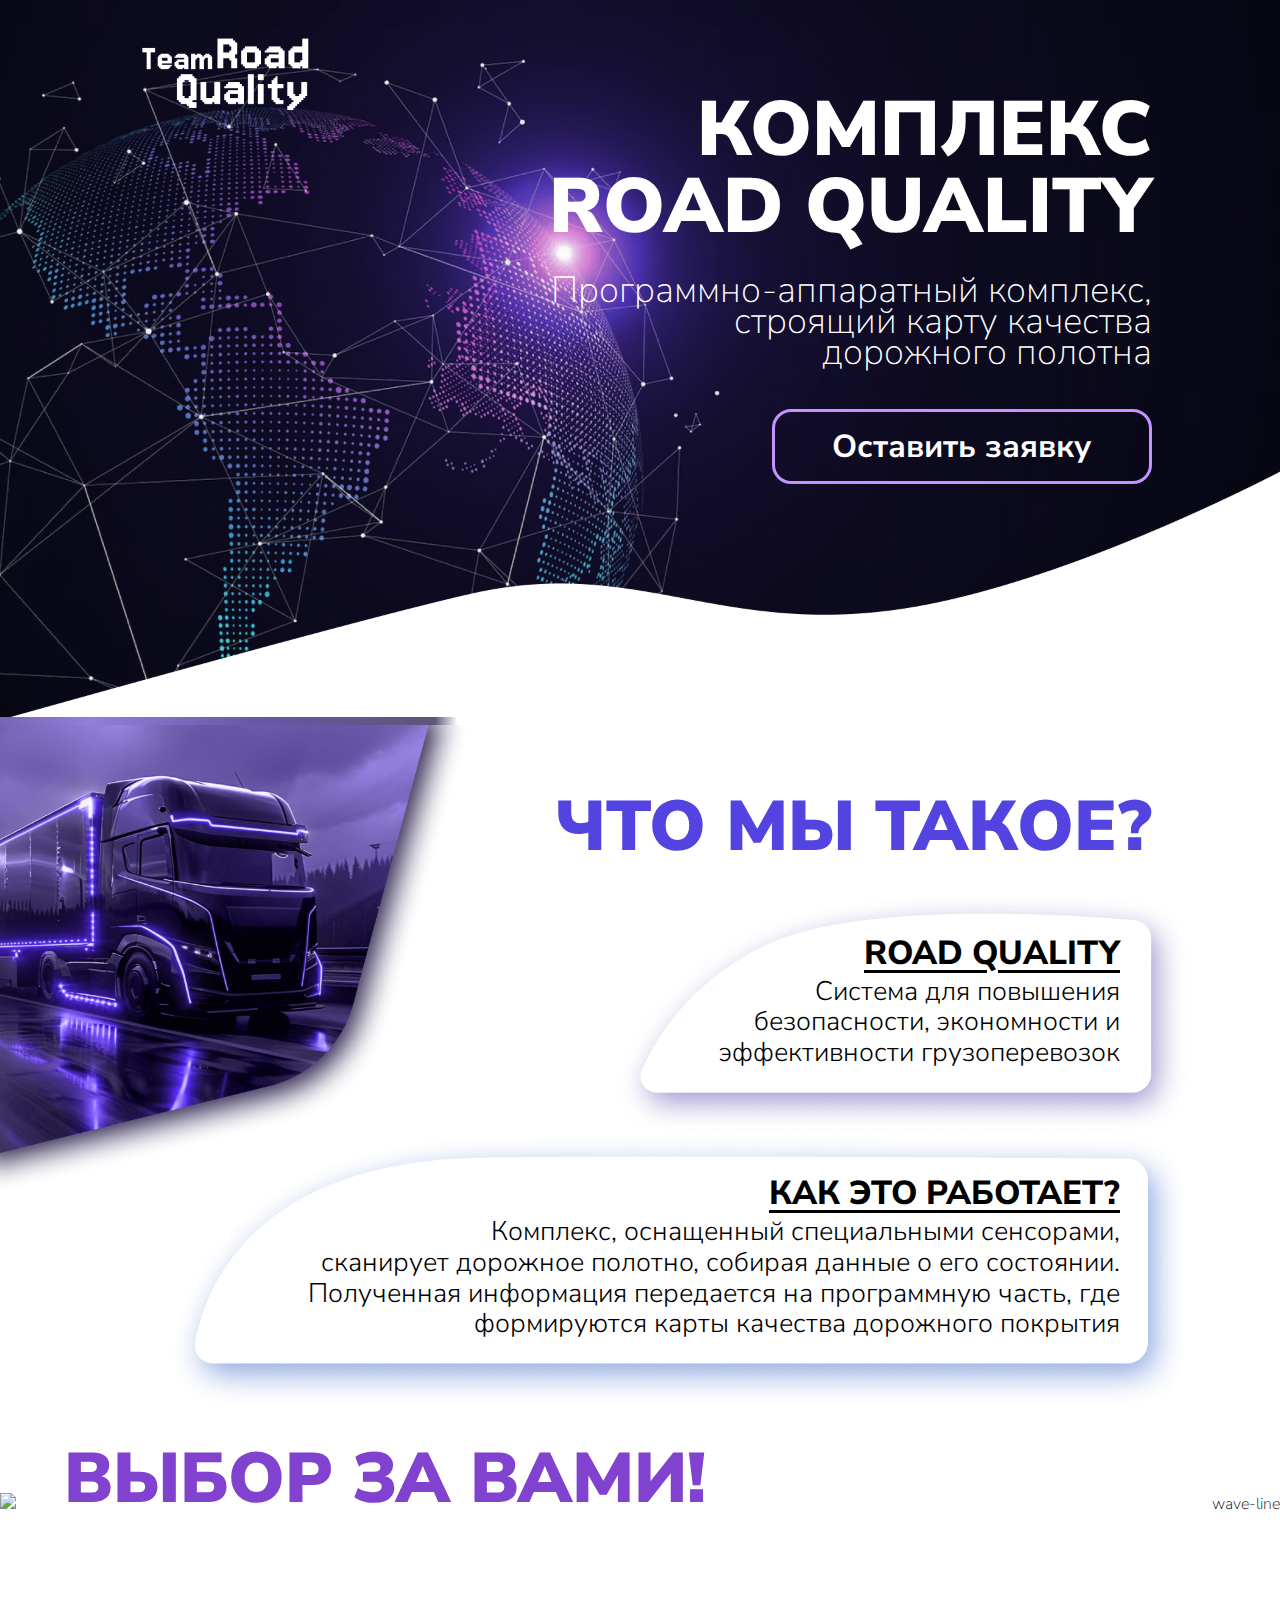
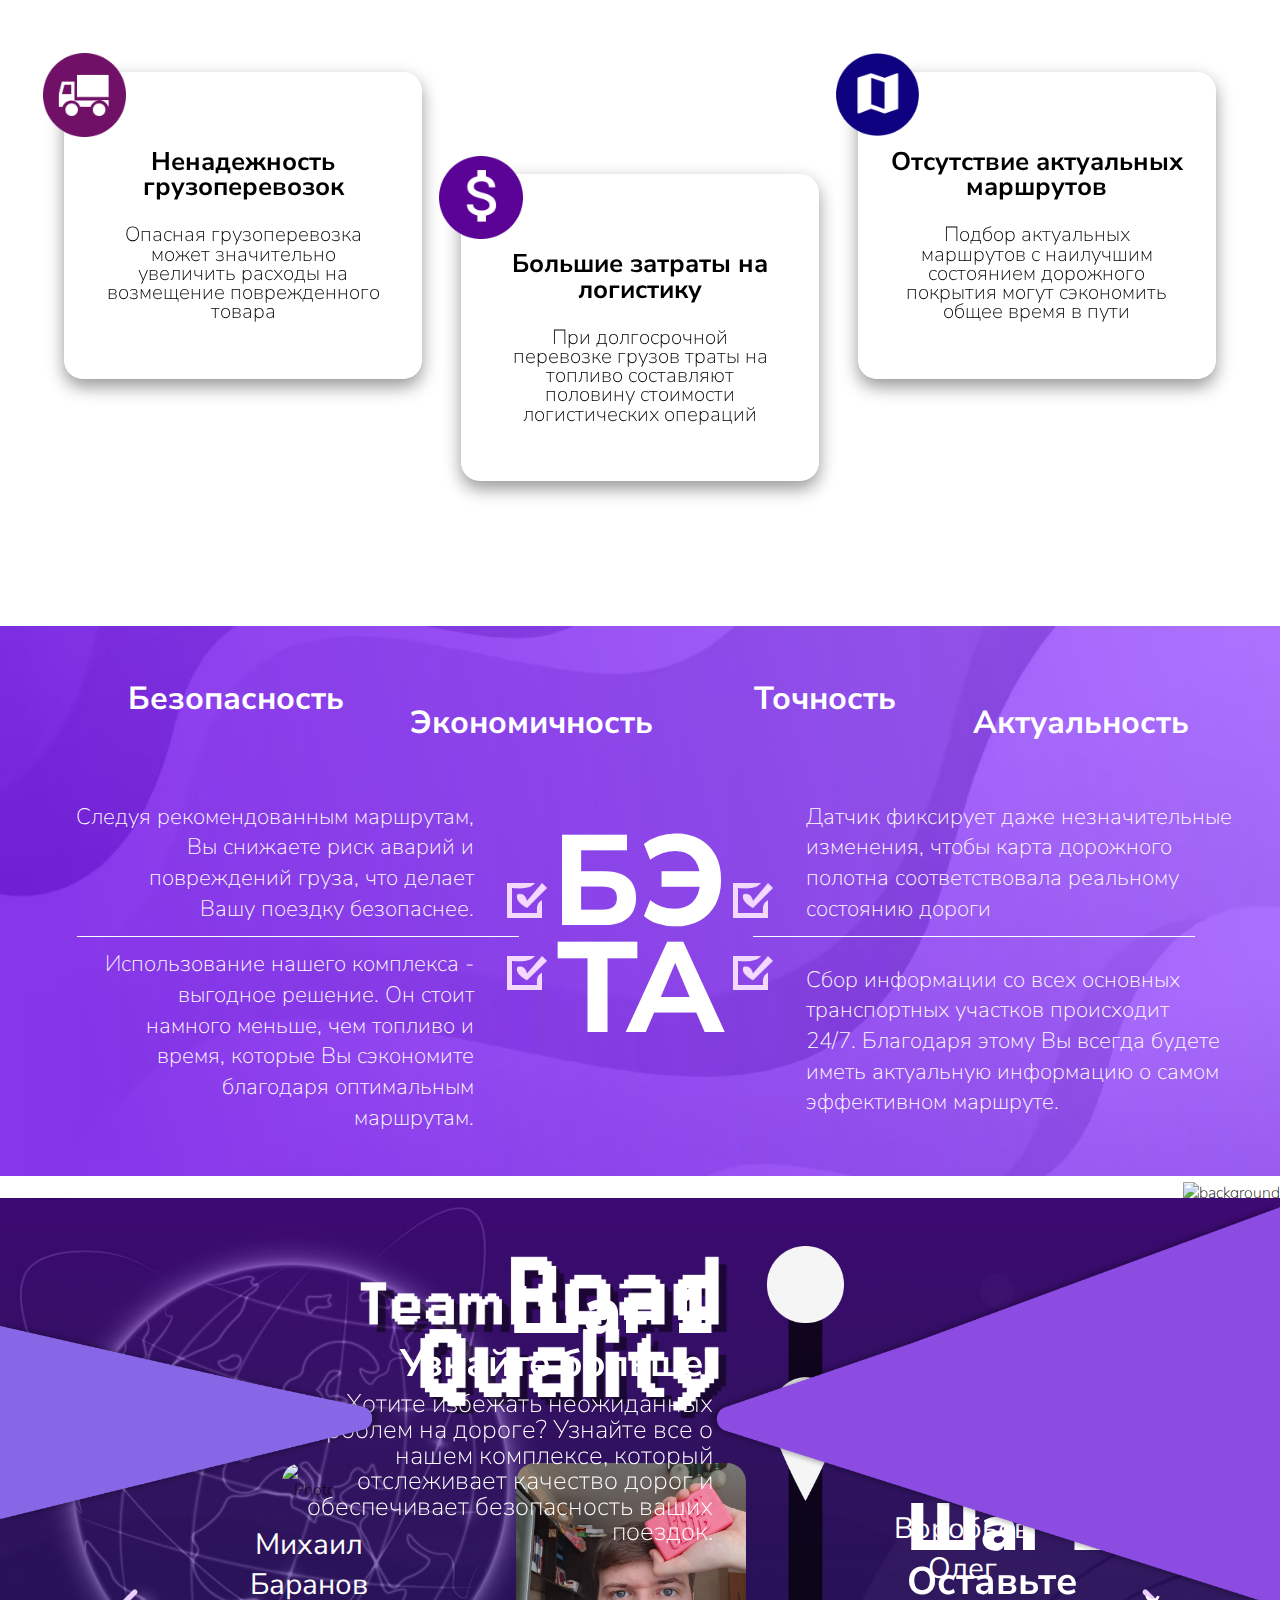
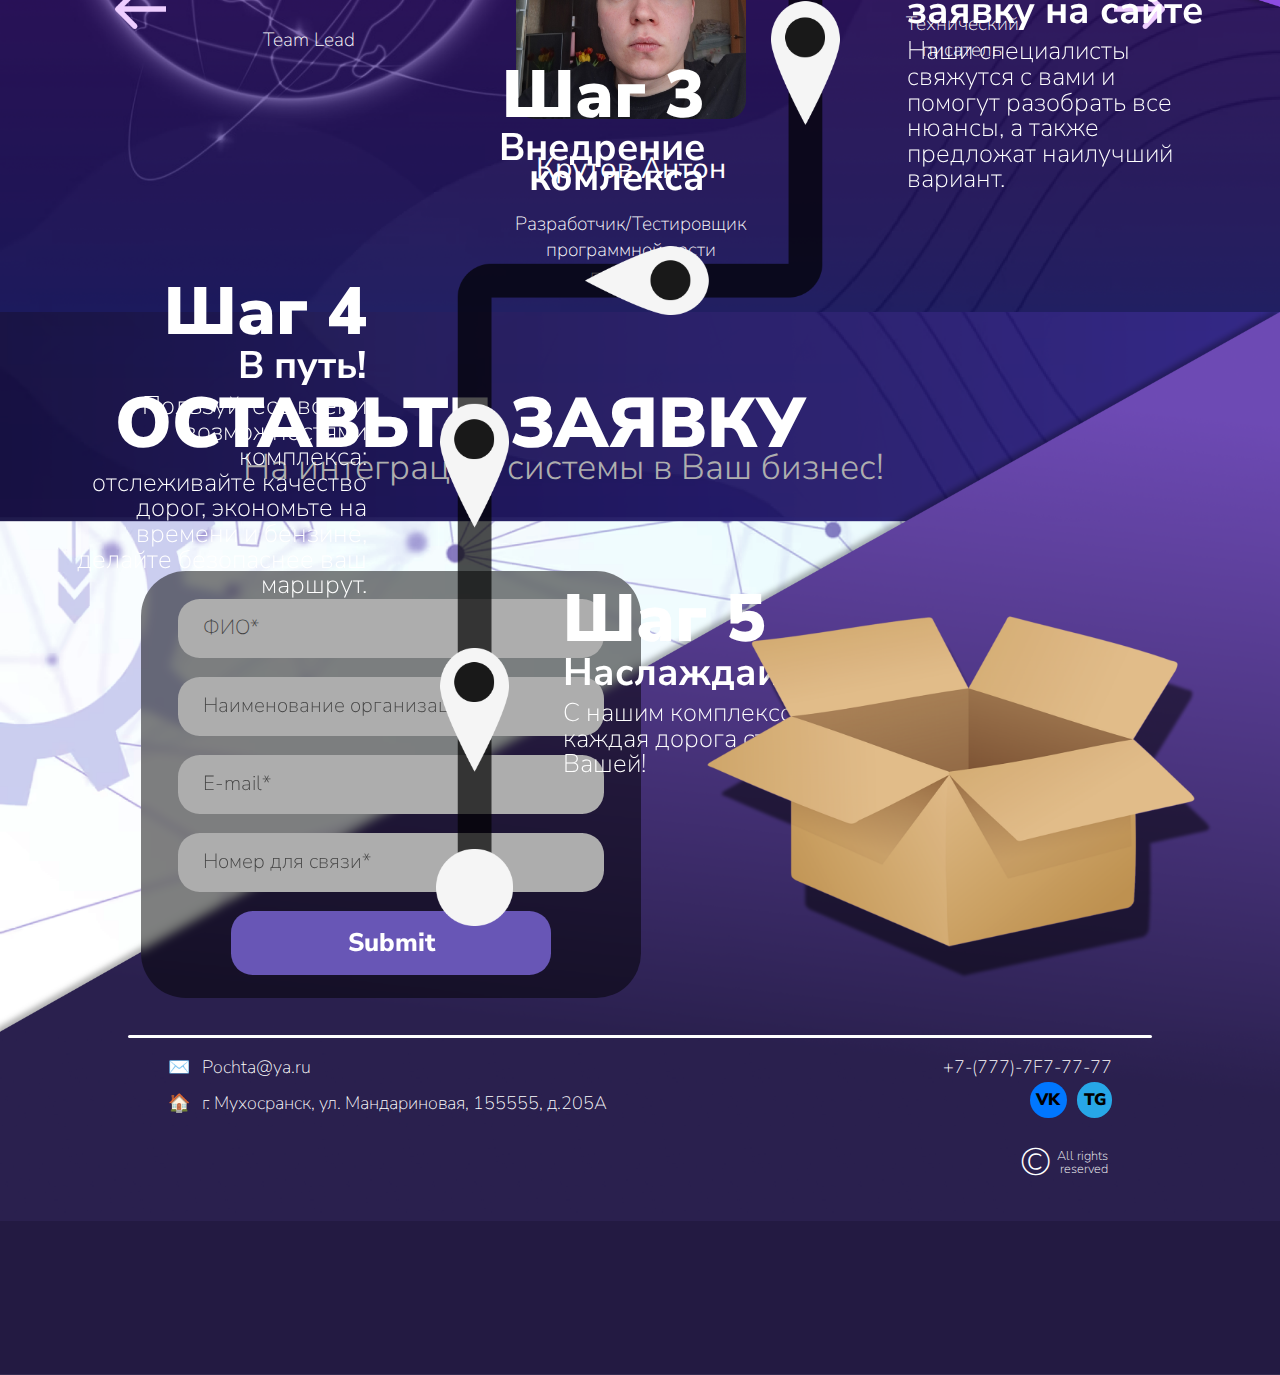
==== index.html @ e9303ccb "Adekvatnaya po4ta" ====
<!DOCTYPE html>
<html lang="RU-RU">
    <head>
        <meta charset="UTF-8">
        <link rel="stylesheet" href="./css/style.css">
        <meta name="viewport" content="width=device-width, initial-scale=1, user-scalable=no">
        <title>Road Quality</title>
        <script src="./js/photo_slide.js"></script>
    </head>
    <body onload="show_cards()">
        <div id="main">
            <img src="./img/Фон главной.png" alt="main-background">
            <img src="./img/Лого.png" alt="logo">
            <article>
                <h1>КОМПЛЕКС<br>ROAD QUALITY</h1>
                <p>Программно-аппаратный комплекс,<br>строящий карту качества<br>дорожного полотна</p>
                <a href="#form" id="quick_order">Оставить заявку</a>
            </article>
        </div>
        <div class="page2">
            <img class="truck2" src="./img/Фура2.png" alt="Фура неоновая кибертрак">
            <h1 class="title">ЧТО МЫ ТАКОЕ?</h1>
            <div class="container">
                    <img src="./img/Полка21.png" alt="Полка1">
                <div class="content-block">
                    <h3>ROAD QUALITY</h3>
                    <p>Система для повышения<br>безопасности, экономности и<br>эффективности грузоперевозок</p>
                </div>
                    <img src="./img/Полка22.png" alt="Полка2">
                <div class="content-block">
                    <h3>КАК ЭТО РАБОТАЕТ?</h3>
                    <p>Комплекс, оснащенный специальными сенсорами,<br>сканирует дорожное полотно, собирая данные о его состоянии.<br>Полученная информация передается на программную часть, где<br>формируются карты качества дорожного покрытия</p>
                </div>
            </div>
        </div>
        <div class="page3">
            <h1>ВЫБОР ЗА ВАМИ!</h1>
            <img src="./img/Проблемы/wave_line.png" alt="wave-line">
            <div class = "content-container">
                <div class="whiteblock">
                    <img src="./img/Проблемы/ico_truck.png" alt="map">
                    <h3>Ненадежность грузоперевозок</h3>
                    <p>Опасная грузоперевозка<br>может значительно<br>увеличить расходы на<br>возмещение поврежденного<br>товара</p>
                </div>
                <div class="whiteblock whiteblock-2">
                    <img src="./img/Проблемы/ico_money.png" alt="money">
                    <h3>Большие затраты на логистику</h3>
                    <p>При долгосрочной<br>перевозке грузов траты на<br>топливо составляют<br>половину стоимости<br>логистических операций</p>
                </div>
                <div class="whiteblock">
                    <img src="./img/Проблемы/ico_map.png" alt="truck">
                    <h3>Отсутствие актуальных маршрутов</h3>
                    <p>Подбор актуальных<br>маршрутов с наилучшим<br>состоянием дорожного<br>покрытия могут сэкономить<br>общее время в пути</p>
                </div>
            </div>
        </div>
        <div class="page4">
            <div class="content-block4">
                <img src="./img/Преимущества/background.png" alt="background">
                <div class="beta-cont">
                    <div class="line">
                        <h4>Безопасность</h4>
                        <h4>Точность</h4>
                    </div>
                    <div class="line">
                        <h4>Экономичность</h4>
                        <h4>Актуальность</h4>
                    </div>
                    <div id="advantages_grid">
                         <!-- First column  -->
                        <p style="grid-row: 1; grid-column: 1;">
                            Следуя рекомендованным маршрутам,<br>
                            Вы снижаете риск аварий и<br>
                            повреждений груза, что делает<br>
                            Вашу поездку безопаснее.
                        </p>
                        <hr style="left: 6vw;">
                        <p style="grid-row: 3; grid-column: 1;">
                            Использование нашего комплекса -<br>
                            выгодное решение. Он стоит<br>
                            намного меньше, чем топливо и<br>
                            время, которые Вы сэкономите<br>
                            благодаря оптимальным<br>
                            маршрутам. 
                        </p>
                         <!-- Second column -->
                        <img style="grid-row: 1; grid-column: 2;" class="top left" src="./img/Преимущества/icon_task.png" alt="task">
                        <img style="grid-row: 3; grid-column: 2;" class="bottom left" src="./img/Преимущества/icon_task.png" alt="task">
                         <!-- Third column  -->
                          <p style="grid-row: 1; grid-column: 3;" class="big top">БЭ</p>
                          <p style="grid-row: 3; grid-column: 3;" class="big bottom">ТА</p>
                         <!-- Fourth column  -->
                        <img style="grid-row: 1; grid-column: 4;" class="top right" src="./img/Преимущества/icon_task.png" alt="task">
                        <img style="grid-row: 3; grid-column: 4;" class="bottom right" src="./img/Преимущества/icon_task.png" alt="task">
                         <!-- Fifth column  -->
                        <p style="grid-row: 1; grid-column: 5;" class="right">
                            Датчик фиксирует даже незначительные<br>
                            изменения, чтобы карта дорожного<br>
                            полотна соответствовала реальному<br>
                            состоянию дороги
                        </p>
                        <p style="grid-row: 3; grid-column: 5;" class="right">
                            Сбор информации со всех основных<br>
                            транспортных участков  происходит<br>
                            24/7. Благодаря этому Вы всегда будете<br>
                            иметь актуальную информацию о самом<br>
                            эффективном маршруте. 
                        </p>
                        <hr style="left: 2vw;">
                    </div>
                </div>
            </div>
        </div>
        <div class="roadmap">
            <img src="./img/Роадмап/background.png" alt="background">
            <img src="./img/Роадмап/roadmap.png" alt="road">
            <div class="step-block step-block1">
                <h2>Шаг 1</h2>
                <h3>Узнайте больше!</h3>
                <p>Хотите избежать неожиданных<br>проблем на дороге? Узнайте все о<br>нашем комплексе, который<br>отслеживает качество дорог и<br>обеспечивает безопасность ваших<br>поездок.</p>
            </div>
            <div class="step-block step-block2">
                <h2>Шаг 2</h2>
                <h3>Оставьте<br>заявку на сайте</h3>
                <p>Наши специалисты<br>свяжутся с вами и<br>помогут разобрать все<br>нюансы, а также<br>предложат наилучший <br>вариант. </p>
            </div>
            <div class="step-block step-block3">
                <h2>Шаг 3</h2>
                <h3>Внедрение<br>комлекса</h3>
            </div>
            <div class="step-block step-block4">
                <h2>Шаг 4</h2>
                <h3>В путь!</h3>
                <p>Пользуйтесь всеми<br>возможностями<br>комплекса:<br>отслеживайте качество<br>дорог, экономьте на<br>времени и бензине,<br>делайте безопаснее ваш<br>маршрут.</p>
            </div>
            <div class="step-block step-block5">
                <h2>Шаг 5</h2>
                <h3>Наслаждайтесь!</h3>
                <p>С нашим комплексом<br>каждая дорога станет<br>Вашей!</p>
            </div>
            <div class = "triangle-cont">
                <img src="./img/Роадмап/triangle2.png" alt="triangle_left">
                <img src="./img/Роадмап/triangle1.png" alt="triangle_right">
            </div>
        </div>
        <div class = "our-team">
            <img src="./img/Команда/background.png" alt="background">
            <img src="./img/Команда/Logo.png" alt="logoteam">
            <div class="cards-block" id="team_block">
                <div class="card-container">
                    <img src="https://sun9-42.userapi.com/impg/5uhTZDAxEHVTbJBj6qBQlvR0E4FhqVrUhqLF5Q/_eW2DCT9334.jpg?size=1440x2160&quality=95&sign=199cb8a34bf38dc72a150bf7e41c5c54&type=album" alt="Photo">
                    <h3>Михаил Баранов</h3>
                    <p>Team Lead</p>
                </div>
                <div class="card-container">
                    <img src="./img/Команда/Антон.jpg" alt="Photo">
                    <h3>Крутов Антон</h3>
                    <p>Разработчик/Тестировщик<br>программной части<br>продукта</p>
                </div>
                <div class="card-container">
                    <img src="https://sun9-41.userapi.com/impg/Wy2vU3wdD9g6q0Y7KGPTOc6ues9NNpKKbBlVPA/RF28oZq1yhI.jpg?size=564x801&quality=95&sign=06eca7b12ca13fac57618f9d694f88cf&type=album" alt="Photo">
                    <h3>Воробьев Олег</h3>
                    <p>Технический писатель</p>
                </div>
                
                <div class="card-container">
                    <img src="https://sun154-1.userapi.com/impg/Q8shdk_IzU6Bwbs4vRshDRv7zRuWCZpIY2JxHg/9aOxlQUvKhI.jpg?size=1020x766&quality=96&sign=331ae931120627116e0fd07b1dec182e&type=album" alt="Photo">
                    <h3>Егоров Арсений</h3>
                    <p>Разработчик<br>аппаратной части<br>продукта</p>
                </div>
                <div class="card-container">
                    <img src="https://sun9-38.userapi.com/impg/yPpw9i4dOSsX-J7xgXHLwKNboH-BBJU0yyK5rA/lJPHFMGii2o.jpg?size=1442x2160&quality=95&sign=409ca6735f17204c19e0cea908affb28&type=album" alt="Photo">
                    <h3>Кузин Святослав</h3>
                    <p>Разработчик<br>программной части<br>продукта</p>
                </div>
                <div class="card-container">
                    <img src="https://sun9-52.userapi.com/impg/t83cSnRJLLRD5EP9nmh_J-iKboTtmsVvYu3K5Q/ThihZOOtLhk.jpg?size=2560x1920&quality=95&sign=a30b74fb58db3f017de4b91f4e1dfae0&type=album" alt="Photo">
                    <h3>Законнов Артемий</h3>
                    <p>UI/UX Дизайнер, frontend<br>разработчик</p>
                </div>
                <div class="card-container">
                    <img src="./img/Команда/женя.png" alt="Photo">
                    <h3>Бычков Евгений</h3>
                    <p>Ответственный за<br>оформление паспорта<br>проекта</p>
                </div>
               
            </div>
            <nav class = "nav-container">
                <button  class="nav-button" onclick="left_click()" type="button">
                    <img src="./img/Команда/arrow left.png" alt="arrow-left">
                </button>

                <button class="nav-button" onclick="right_click()" type="button">
                    <img src="./img/Команда/arrow right.png" alt="arrow-left">
                </button>
            </nav>
        </div>
        <div id="form">
            <img src="./img/Forma/background.png" alt="background">
            <div class = "title-form">
                <h1>ОСТАВЬТЕ ЗАЯВКУ</h1>
                <p>На интеграцию системы в Ваш бизнес!</p>
            </div>
            <form method="get" onsubmit="alert('Пасиба')">
                <input placeholder="ФИО*" type="text" required>
                <input placeholder="Наименование организации*" type="text" required>
                <input placeholder="E-mail*" type="email" required>
                <input placeholder="Номер для связи*" type="tel" required>
                <input placeholder="Отправить" type="submit">
            </form>
            <hr>
            <img src="./img/Forma/A_box.png" alt="A_box">
        </div>
        <footer class="footer">
            <div class="left-content">
                <h3>&#9993;&#65039;&nbsp;&nbsp;&nbsp;Pochta@ya.ru</h3>
                <h3>&#127968;&nbsp;&nbsp;&nbsp;г. Мухосранск, ул. Мандариновая, 155555, д.205А</h3>
            </div>
            <div class="right-block">
                <div class ="right-content">
                    <h3>+7-(777)-7F7-77-77</h3>
                    <a href="#" class = "vk">VK</a>
                    <a href="#" class = "tg">TG</a>
                </div>
                <div class = "copyright">
                    <p class = "c">&copy;</p>
                    <p>All rights<br>reserved</p>
                </div>
            </div>
        </footer>
    </body>
</html>
---- css/style.css ----
@import url('https://fonts.googleapis.com/css2?family=Nunito+Sans:ital,opsz,wght@0,6..12,200..1000;1,6..12,200..1000&display=swap');
@import url('./common.css');

html {
    scroll-behavior: smooth;
}

img[alt='logo'] {
    position: absolute;
    left: 11%;
    top: 3vw;
    width: 15vw;
}

div#main {
    height: 56vw;
}

article:nth-of-type(1) {
    top: -50vw;
    right: 10vw;
    color: white;
}

h1 {
    font-weight: 900;
    font-size: 6vw;
    line-height: 6.0vw;
    margin-bottom: 2.3vw;
}

h1 + p {
    font-size: 2.85vw;
    line-height: 2.4vw;
}

p {
    font-weight: 100;
    margin-bottom: 4.5vw;
}

a#quick_order {
    font-weight: 700;
    font-size: 2.5vw;
    border: 0.3vw solid #C393FF;
    border-radius: 1.5vw;
    padding: 1.0vw 4.5vw;
}

a#quick_order:hover {
    filter: brightness(120%);
    transition: 0.4s;
}

a#quick_order:active {
    font-size: 2.4vw;
    margin-right: 0.3vw;
}

/*second page styles*/
.page2 {
/*this is a shit epta, but coolest shit what i seen ever*/
    position: relative;
    border-top: 0.7vw solid transparent;
    border-image: linear-gradient(to right, #7664b6 0%, #937fd9 7%, #6856a9 20%, #5e5778 34%, white 35.75%);
    -moz-border-image: linear-gradient(to right, #7664b6 0%, #937fd9 7%, #6856a9 20%, #5e5778 34%, white 35.75%);
    -webkit-border-image: linear-gradient(to right, #7664b6 0%, #937fd9 7%, #6856a9 20%, #5e5778 34%, white 35.75%);
    border-image-slice: 1;
}

.truck2 {
    position: absolute;
    width: 37vw;
    left: 0;
    top: 0;
}

.page2 h1 {
    font-size: 5.5vw;
    right: 10.0vw;
    color: #5344E1;
    margin-top: 0;
    margin-bottom: 1.0vw;
    padding-top: 5vw;
}

.container{
    right: 10.0vw;
    top: -3vw;
}

.content-block h3 {
    font-weight: 800;
    font-size: 2.6vw;
    right: 2.5vw;
    top: 0vw;
    text-decoration: underline;
    text-underline-offset: 0.5vw;
    /*МЫ ПОБЕДИЛИ ЕБУЧИЕ ПИКСЕЛИ!!!*/
}

.container img[alt="Полка1"]{
    z-index: 0;
    position: absolute;
    right: -3%;
    width: 45.0vw;
}

.container img[alt="Полка2"]{
    z-index: 0;
    position: absolute;
    right: -3%;
    width: 80.0vw;
}

.content-block-1 {
    top: 2vw;
    z-index: 1;
}

div.content-block {
    margin: 5vw 0;
    padding-top: 3vw;
}

div.content-block * {
    margin: 0;
}

div.content-block p {
    font-weight: 300;
    font-size: 2.1vw;
    right: 2.5vw;
    line-height: 2.4vw;
}

/*third page styles*/

.page3 {
    position: relative;
    margin-bottom: 2vw;
    height: 56.3vw;
}

.page3 img[alt="wave-line"] {
    right: 0;
    top: 4vw;
    position: absolute;
}

.page3 h1{
    color: #8142CF;
    text-align: left;
    font-size: 5.5vw;
    left: 5%;
    
}

.whiteblock h3 {
    text-align: center;
    font-size: 2vw;
    font-weight: 700;
    line-height: 2vw;
}

.whiteblock p {
    text-align: center;
    font-size: 1.6vw;
    line-height: 1.5vw;
}

.whiteblock:not(h3, p) {
    padding: 4vw 1.5vw 0 1.5vw;
    width: 25vw;
    background-color: rgb(255, 255, 255, 0.5);
    border-radius: 1.5vw;
    box-shadow: 0 0.6vw 1.3vw rgb(0, 0, 0, 0.4);
    backdrop-filter: blur(5px);
    z-index:1;
}
.content-container {
    display: flex;
    justify-content: center;
    gap: 3vw;
    margin-top: 12vw;
}

.whiteblock-2{
    margin-top: 8vw;
}

.whiteblock {
    position: relative;
}

.whiteblock img {
    width: 6.5vw;
    position: absolute;
    left: -6%;
    top: -6%;
}

/* page 4 styles */

.page4 {
    margin-top: 5vw;
    position: relative;
    height: 43vw;
}

.page4 img[alt="background"] {
    position: absolute;
    top:0;
    left:0;
}

div.content-block4 {
    margin-bottom: 4vw;
}

.beta-cont {
    text-align: center;
    font-size: 2.5vw;
    padding-top: 4vw;
}

.beta-cont h4 {
    font-weight: bold;
    color: white;
    margin: 0;
}

.beta-cont .line {
    display: flex;
    gap: 32vw;
}

.beta-cont .line:nth-child(1) {
    left: 10vw;
}

.beta-cont .line:nth-child(2) {
    top: -1.5vw;
    gap: 25vw;
    left: 32vw;
}

div#advantages_grid {
    display: grid;
    grid-template-columns: 37% auto auto auto 37%;
    grid-template-rows: auto 8% auto;
    margin-top: 3vw;
}

div#advantages_grid hr {
    background-color: white;
    width: 80%;
    height: 0.1vw;
    border: none;
    grid-column: span 2;
    grid-row: 2;
}

div#advantages_grid hr:nth-of-type(2) {
    grid-column-start: 4;
    grid-column-end: 6;
}

div#advantages_grid * {
    color: white;
    line-height: 2.4vw;
    font-weight: 100;
    font-size: 1.75vw;
    margin: 0;
    padding: 0;
    align-self: center;
}

p.right {
    text-align: left;
}

div#advantages_grid p.big {
    font-weight: 800;
    font-size: 10vw;
    justify-self: center;
    margin: 2vw 0;
}

div#advantages_grid .top {
    align-self: end;
}

div#advantages_grid .bottom {
    align-self: start;
}

div#advantages_grid img[alt='task'] {
    width: 50%;
    margin: 0.5vw;
}

div#advantages_grid img.left {
    justify-self: end;
}

div#advantages_grid img.right {
    justify-self: start;
}

/* roadmap styles */

.roadmap {
    position: relative;
    border-top: 0.5vw solid white;
    /*px is SHIT, remember it, kids*/
}

.roadmap img[alt="backgorund"] {
    position: absolute;
    z-index: 1;
}

.roadmap img[alt="road"] {
    position: absolute;
    top: 5vw;
    left: 0;
    z-index: 4;
    height: 100vw;
}

.step-block {
    color: white;
    position: absolute;
    z-index: 4;
    top: 0;
}

.step-block h2 {
    font-weight: 900;
    font-size: 5.2vw;
    margin: 0;
    top:1.5vw;
}

.step-block h3 {
    font-weight: 700;
    font-size: 3vw;
    margin: 0;
    line-height: 2.3vw;
    top: 1vw;
}

.step-block p {
    font-weight: 200;
    font-size: 2vw;
    line-height: 2vw;
    top: 2vw;
    margin: 0;
}
.step-block1 {
    top: 5vw;
    left: 24vw;
}

.step-block2 * {
    text-align: left;
}
.step-block2 {
    top: 22vw;
    right: 6vw;
}

.step-block3 {
    top: 35vw;
    left: 39vw;
}

.step-block4 {
    top: 52vw;
    left: 6vw;
}

.step-block5 *{
    text-align: left;
}

.step-block5 {
    top: 76vw;
    left: 44vw;
}

.triangle-cont {
    position: absolute;
    display: flex;
    justify-content: space-between;
    width: 100%;
    top: 83.99%;
    z-index: 4;
}

.roadmap img[alt="triangle_left"] {
    top: 1.2vw;
    width: 30vw;
}

.roadmap img[alt="triangle_right"] {
    width: 45vw;
}

/* team page styles */

.our-team {
    position: relative;
    top: -0.5vw;
    height: 56.3vw;
}

.our-team img[alt="background"] {
    z-index: 0;
}

.our-team img[alt = "logoteam"] {
    position: absolute;
    z-index: 1;
    top : 2.5vw;
    left: 28vw;
    width: 30vw;
}

.cards-block {
    position: relative;
    display: flex;
    justify-content: space-around;
    margin-left: 15vw;
    margin-right: 15vw;
    left: 0;
    right: 0;
    top: -36vw;
    overflow-x: hidden;
}

.card-container {
    width: min-content;

}

.card-container h3{
    text-align: center;
    color: white;
    font-weight: 400;
    font-size: 2.3vw;
    top: -0.5vw;
}

.card-container p {
    text-align: center;
    color: white;
    font-size: 1.5vw;
    font-weight: 100;
    top: -1vw;
}

/*vw is IMBA.
All progers must use vw.
If they don't, they are SHITcoders*/

/* vw {like: yes;}*/

.card-container img {
    width: 18vw;
    height: 20vw;
    object-fit: cover;
    border-radius: 1.5vw;
    margin: 0 2.5vw;
}

.nav-container {
    position: relative;
    display: flex;
    top: -66vw;
    justify-content: space-between;
    margin: 0 8vw;
}

.nav-button {
    padding: 1vw;
    border-radius: 5vw;
    width: 6vw;
    background: none;
    border: none;
}

.nav-button:hover {
    background: rgb(0, 0, 0, 0.3);
    filter: contrast(200%);
    transition: 0.4s;
    cursor: pointer;
}

.nav-button:active {
    box-shadow: 0.1vw 0.1vw 0.1vw black;
    filter: contrast(50%);
    transition: 0.1s;
}

/* formA styles */

div#form {
    position: relative;
    top: -1.03vw;
    height: 71vw;
    overflow: hidden;
}

div#form .title-form {
    top: -66vw;
}

div#form img[alt = "background"] {
    width: 100vw;
}

div#form h1 {
    margin: 0 0 0 9vw;
    color: white;
    font-weight: 900;
    font-size: 5.5vw;
}

div#form p {
    color: #AEAEAE;
    font-weight: 300;
    top: -0.8vw;
    font-size: 2.8vw;
}

div#form h1 + p {
    margin: 0 0 0 19vw;
}

div#form * {
    width: fit-content;
}

form {
    display: flex;
    align-content: center;
    flex-wrap: wrap;
    flex-direction: column;
    align-items: center;
    gap: 1.1vw;
    margin-left: 11vw;
    background-color: rgb(0, 0, 0, 0.5);
    border-radius: 3.5vw;
    backdrop-filter: blur(5px);
    padding: 2vw 2.7vw 1.5vw 2.7vw;
    top: -60vw;
    height: 29.9vw;
}

div#form form * {
    border: none;
    padding: 0.3vw;
    border-radius: 1.7vw;
    margin: 0.2vw;
    font-size: 1.5vw;
    text-align: left;
    width: 31vw;
    height: 4vw;
    background-color: #ADADAD;
    transition: 0.5s;
}

div#form form *:nth-child(5) {
    height: 5vw;
}

div#form input::placeholder {
    font-size: 1.6vw;
    color: #444444;
    left: -4vw;
}

div#form input:focus{
    outline: none;
    font-size: 2vw;
    filter: brightness(120%);
    transition: 0.5s;
}

div#form input[type = 'submit']:focus {
    left: 0;
}

div#form input:active {
    font-size: 2vw;
}

div#form input:not(input[type='submit']) {
    padding-left: 2vw;
}

div#form form input[type='submit'] {
    text-align: center;
    background: #6856B6;
    color: white;
    font-weight: 800;
    font-size: 2vw;
    width: 25vw;
}

div#form form input[type='submit']:hover {
    cursor: pointer;
    filter: brightness(120%);
    transition: 0.4s;
}

div#form form input[type='submit']:active {
    filter: brightness(80%);
    font-size: 1.8vw;   
    transition: 0.1s;
}

div#form img[alt = "A_box"] {
    position: relative;
    z-index: 4;
    top:-90vw;
    width: 40vw;
    right: 5vw;
}

div#form hr {
    position: absolute;
    margin: 0 auto;
    left: 0;
    right: 0;
    top: 56.5vw;
    width: 80%;
    height: 0.2vw;
    border: none;
    border-radius: 0.3vw;
    background-color: white;
}

/* footer styles */

footer.footer {
    position: relative;
    display: flex;
    justify-content: space-around;
    top:-15vw;
    color: white;
    font-size: 1.2vw;
    height: 10vw;
    margin-top: 1vw;
}

.footer .left-content h3{
    margin: 0;
    text-align: left;
}   

.footer .left-content {
    display: flex;
    flex-direction: column;
    gap: 1vw;
}

.footer .right-block .right-content {
    margin-bottom: 2vw;
}

.footer .right-block *{
    margin: 0;
}

.footer .right-content h3{
    margin-bottom: 0.8vw;
}

.footer .right-block .right-content a{
    padding: 0.5vw;
    font-weight: 900;
    font-size: 1.3vw;
    color: black;
    background-color: #27a7e7;
    border-radius: 5vw;
}

.footer .right-block .right-content .vk{
    background-color: #0077FF;
    margin-right: 0.5vw;
}

.footer .right-block .right-content a:hover {
    filter: brightness(120%);
    transition: 0.4s;
}

.footer .right-block .right-content a:active {
    filter: brightness(80%);
    font-size: 1.2vw;
    transition: 0.2s;
}

.footer .right-block .right-content a.tg:active {
    margin-right: 0.1vw;
}

.footer .right-block .copyright {
    display: flex;
    align-items: center;
    font-size: 1vw;
    right: -6vw;
    line-height: 1vw;
    margin-top: 3vw;
}

.footer .right-block .copyright .c {
    font-size: 3vw;
    margin-right: 0.5vw;
}

/* media styles */

@media screen and (max-width: 1200px) {
    .our-team {
        position: relative;
        top: -2vw;
    }
    .triangle-cont {
        position: absolute;
        display: flex;
        justify-content: space-between;
        width: 100%;
        top: 82.99%;
        z-index: 4;
    }
    .card-container h3{
        text-align: center;
        color: white;
        font-weight: 400;
        font-size: 2.3vw;
        top: -0.5vw;
        line-height: 2.3vw;
        margin-bottom: 1vw;
    }
    
    .card-container p{
        text-align: center;
        color: white;
        font-size: 1.5vw;
        font-weight: 100;
        top: -1vw;
        line-height: 1.6vw;
    }
    div#form {
        position: relative;
        top: -2.2vw;
    }
}
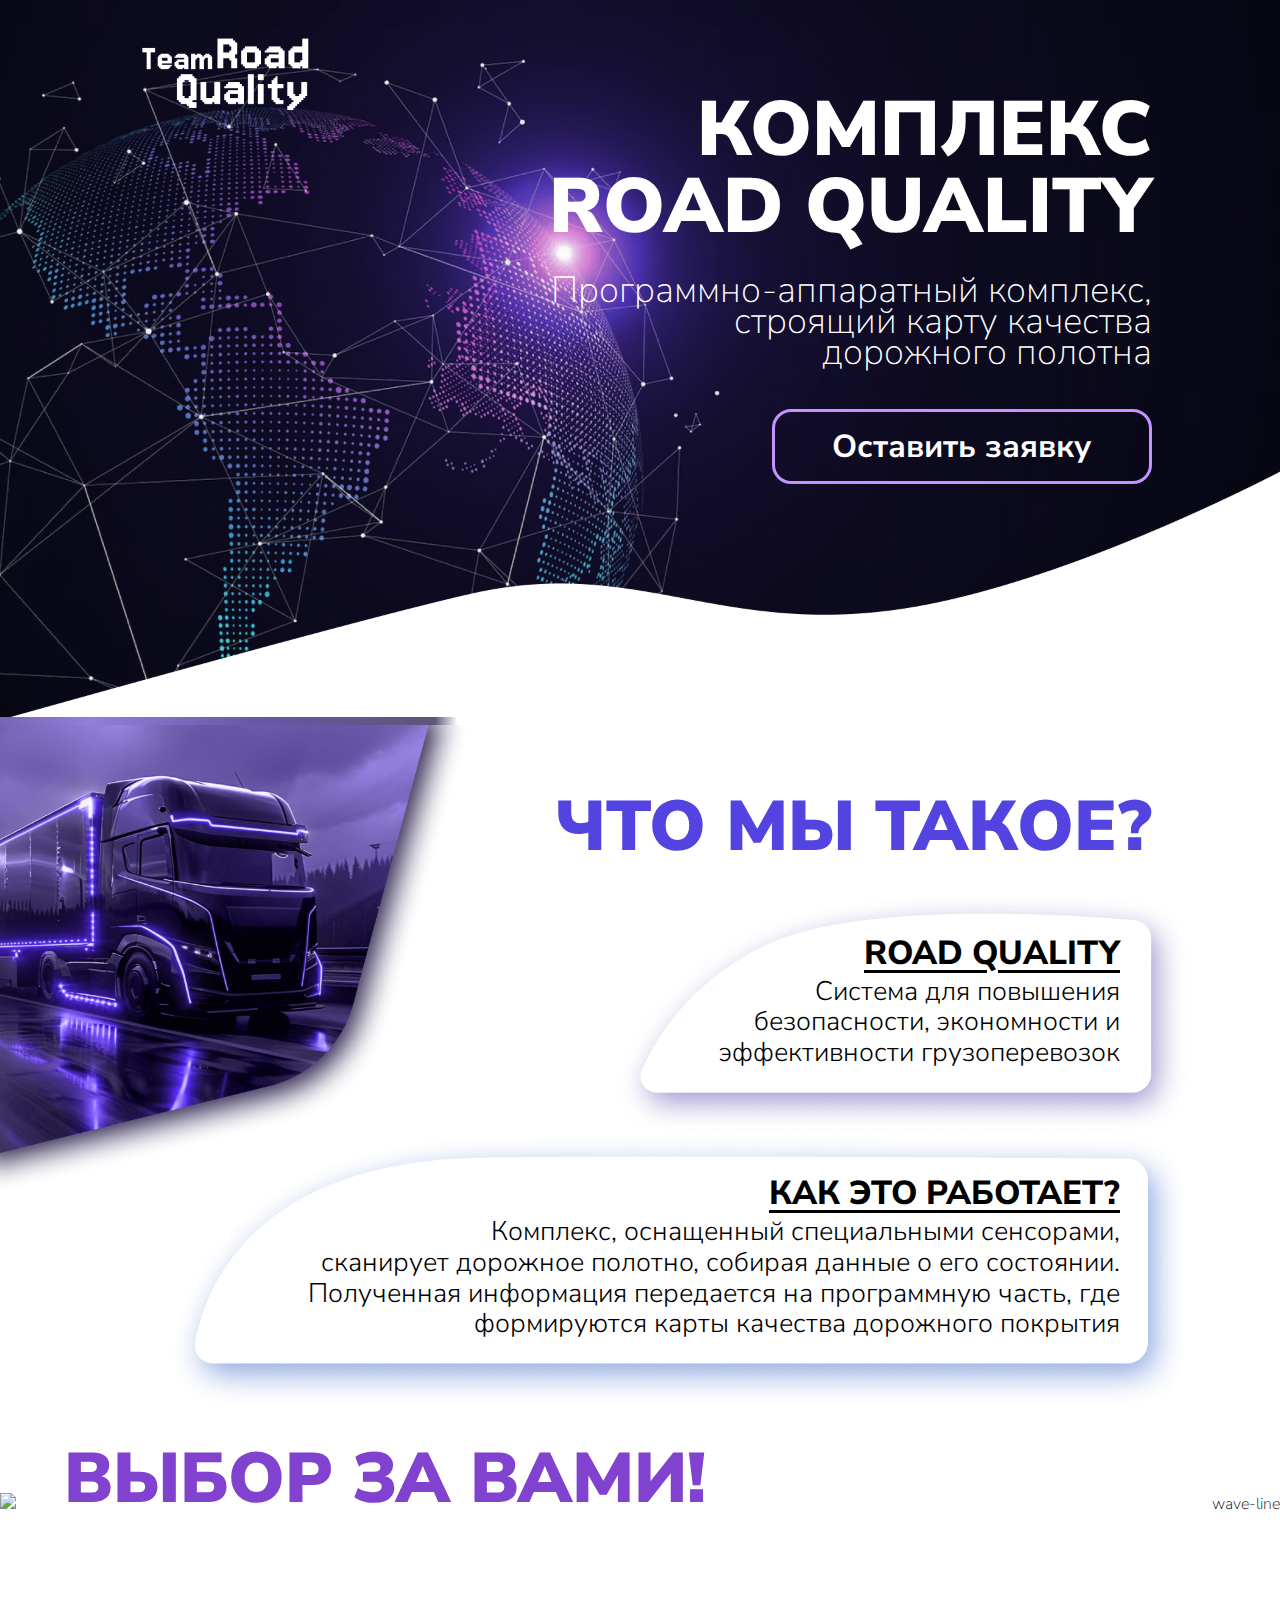
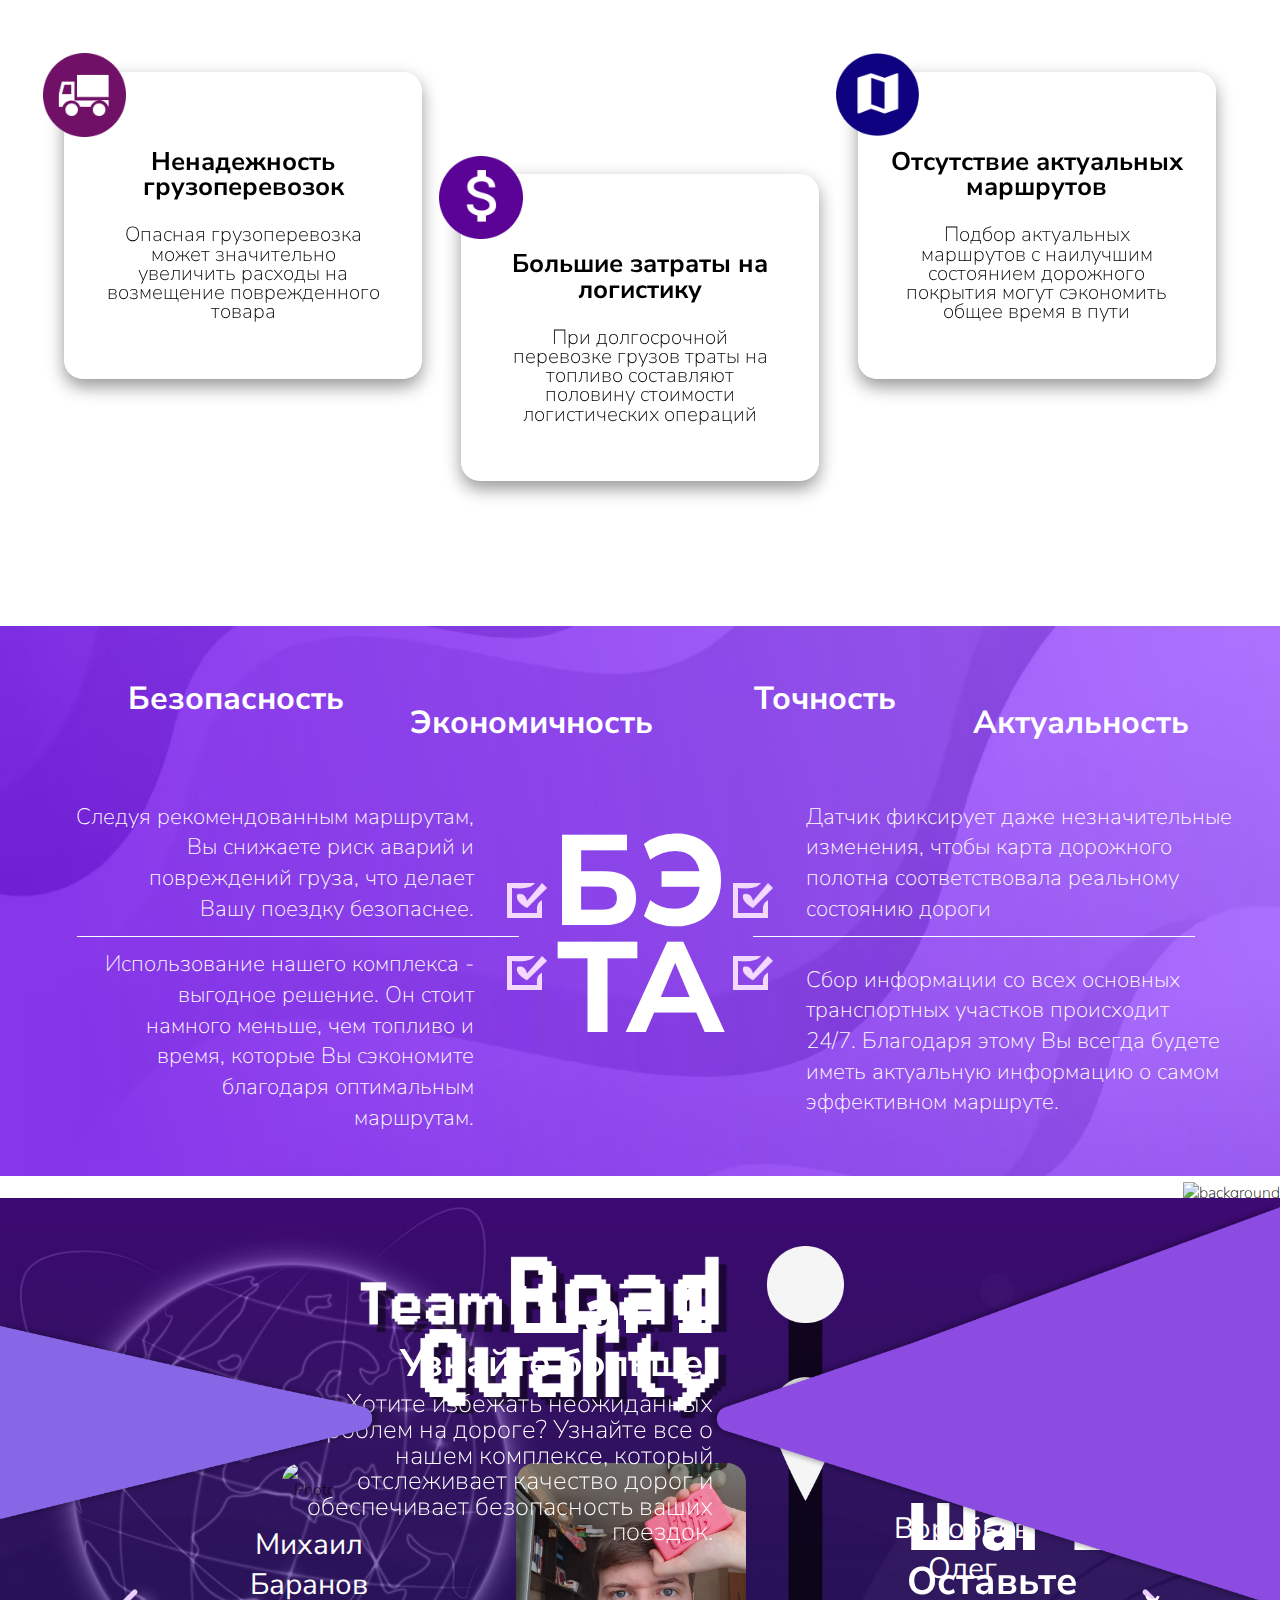
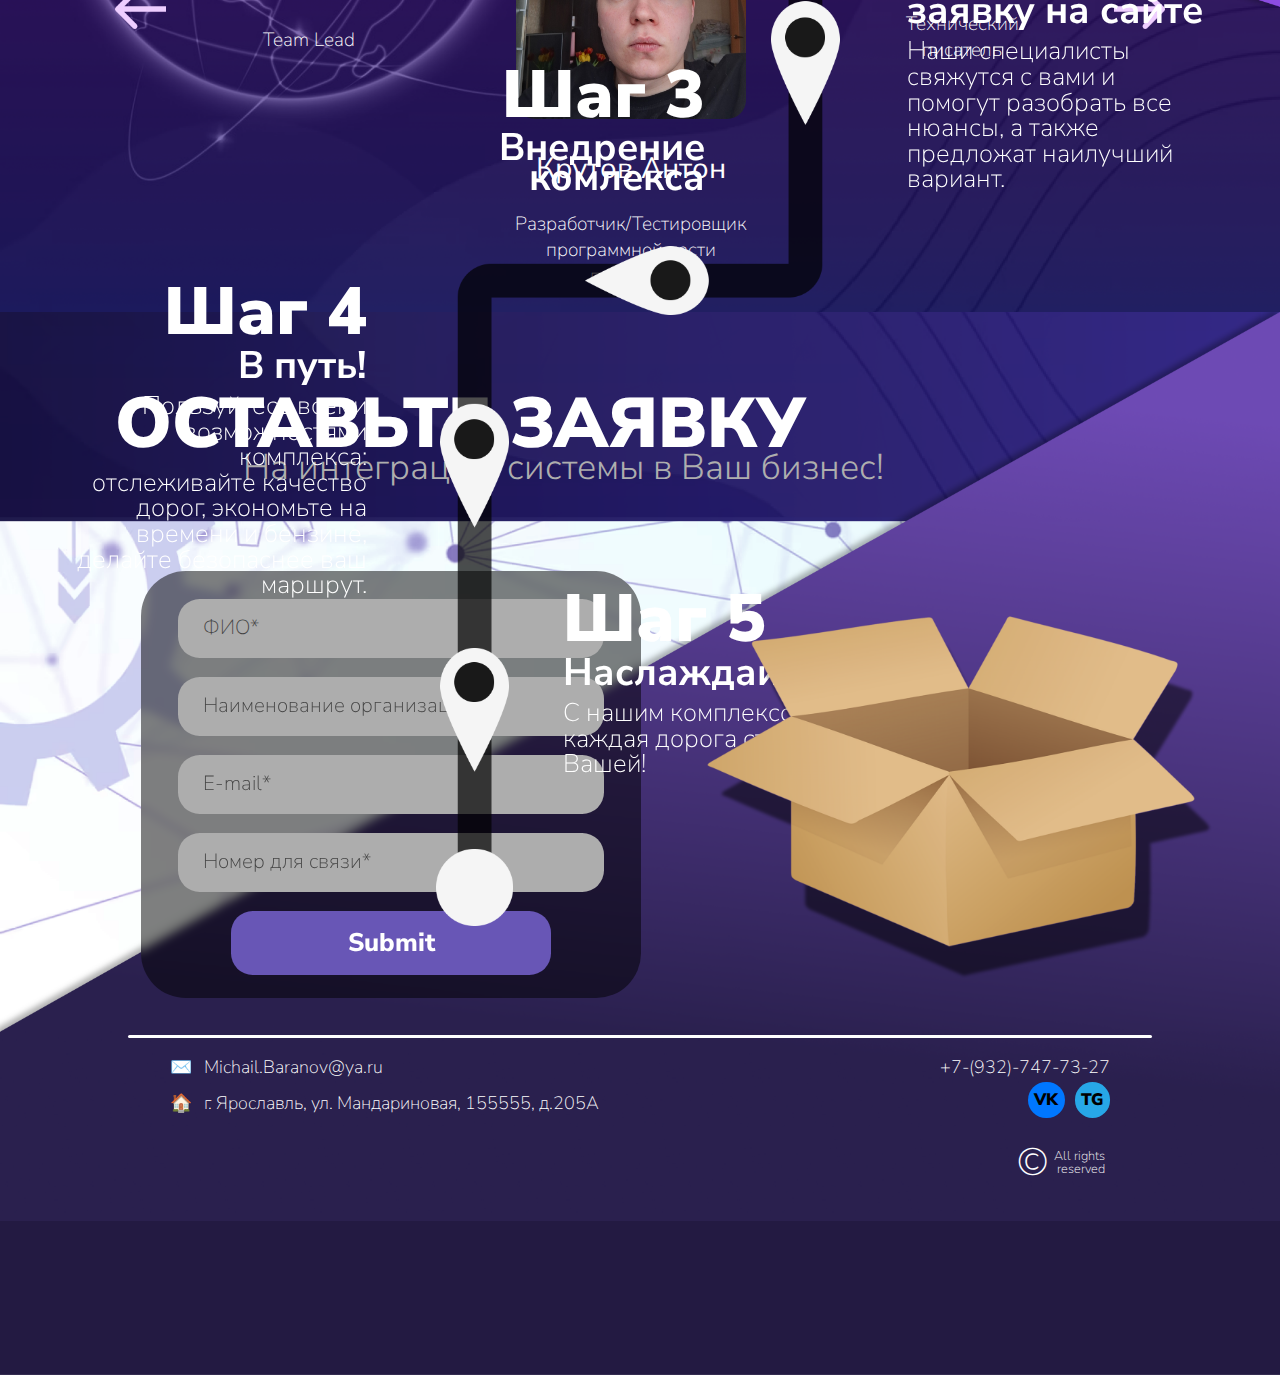
==== commit f8103756: "Футер обновлен" ====
--- a/index.html
+++ b/index.html
@@ -213,12 +213,12 @@
         </div>
         <footer class="footer">
             <div class="left-content">
-                <h3>&#9993;&#65039;&nbsp;&nbsp;&nbsp;Pochta@ya.ru</h3>
-                <h3>&#127968;&nbsp;&nbsp;&nbsp;г. Мухосранск, ул. Мандариновая, 155555, д.205А</h3>
+                <h3>&#9993;&#65039;&nbsp;&nbsp;&nbsp;Michail.Baranov@ya.ru</h3>
+                <h3>&#127968;&nbsp;&nbsp;&nbsp;г. Ярославль, ул. Мандариновая, 155555, д.205А</h3>
             </div>
             <div class="right-block">
                 <div class ="right-content">
-                    <h3>+7-(777)-7F7-77-77</h3>
+                    <h3>+7-(932)-747-73-27</h3>
                     <a href="#" class = "vk">VK</a>
                     <a href="#" class = "tg">TG</a>
                 </div>
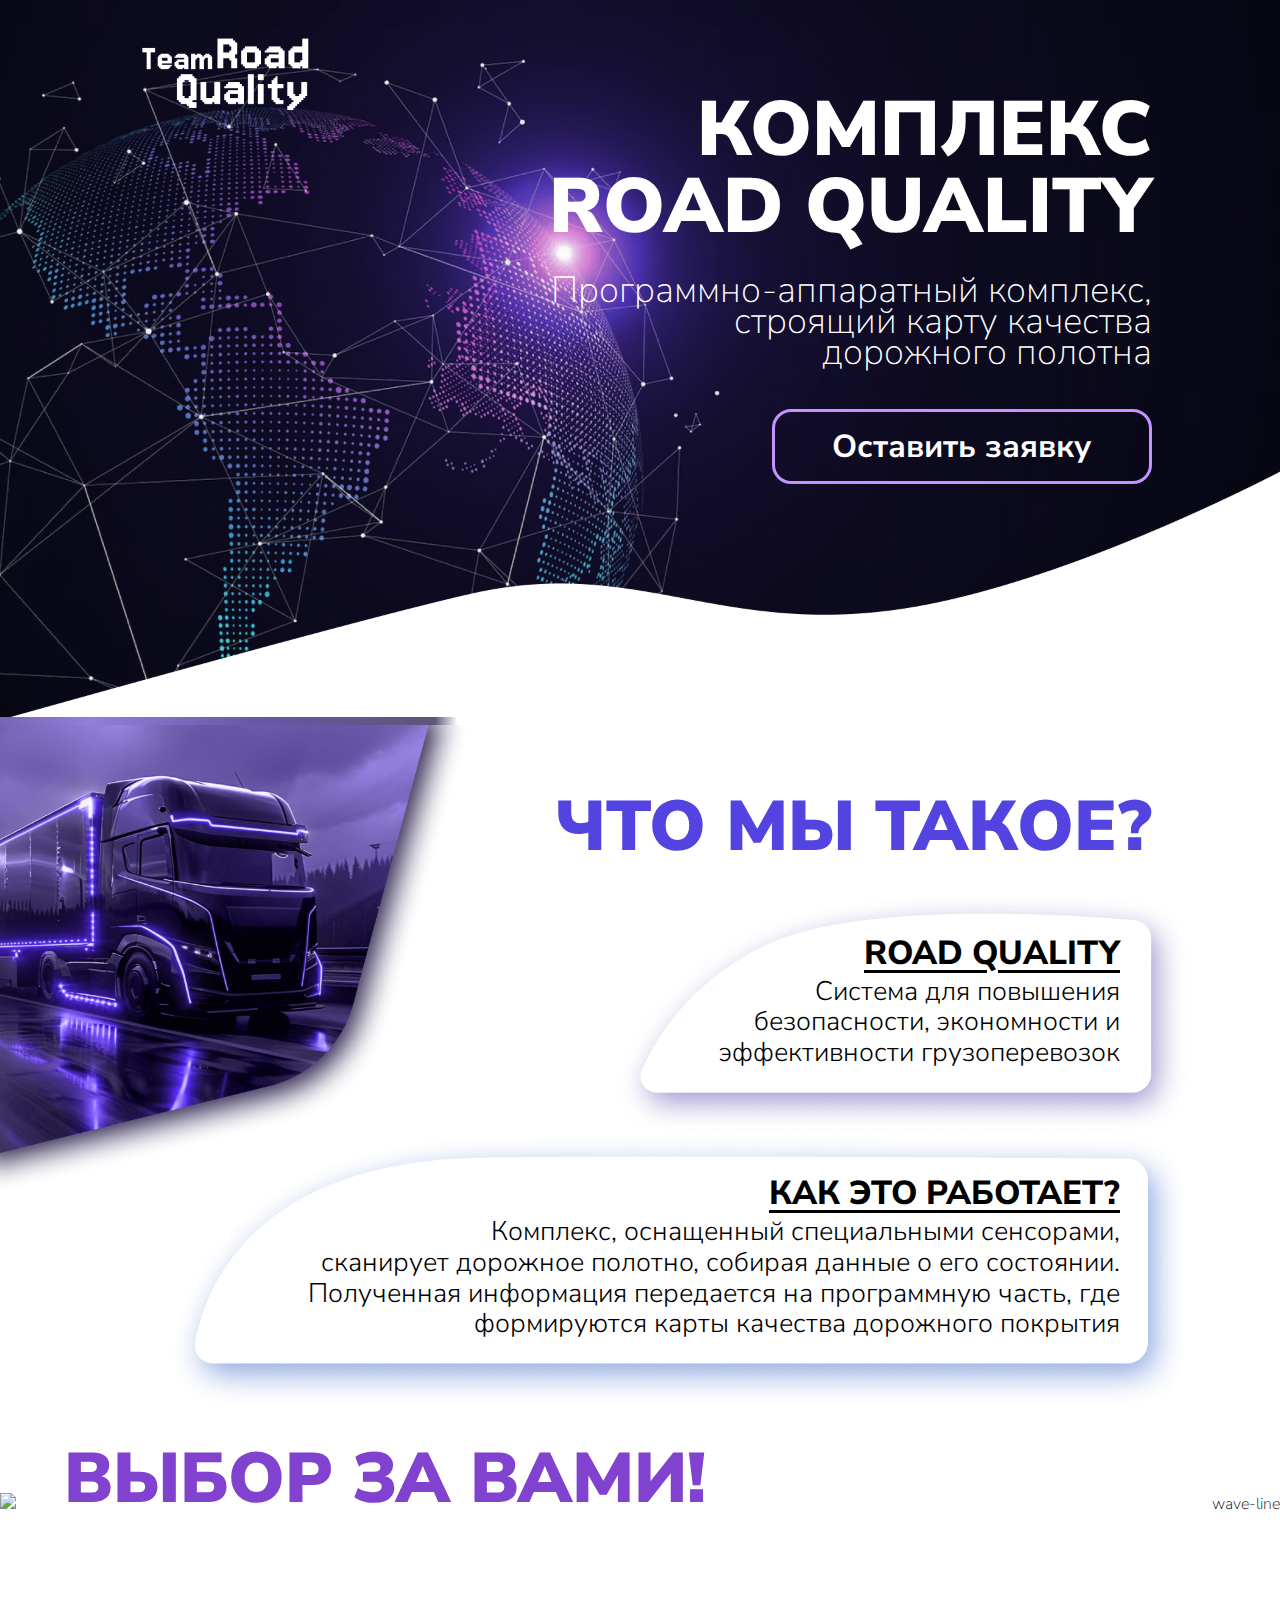
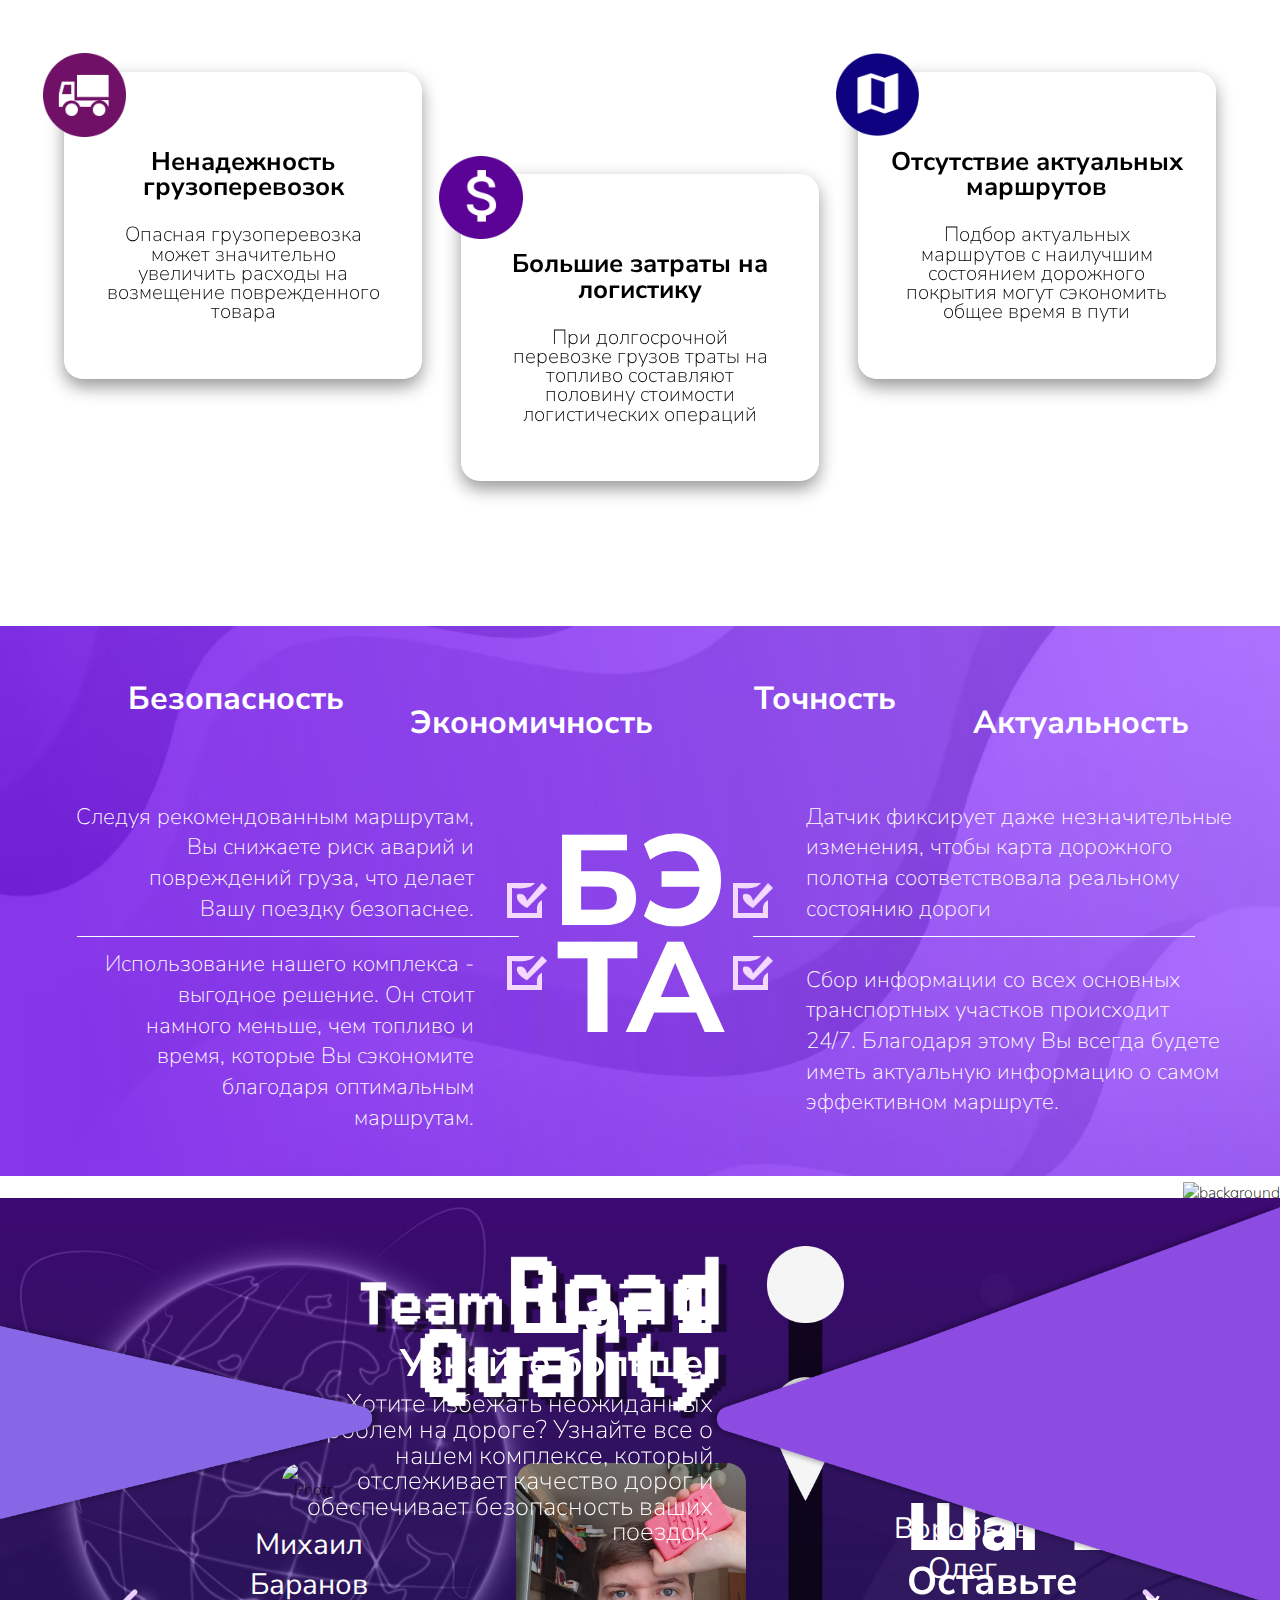
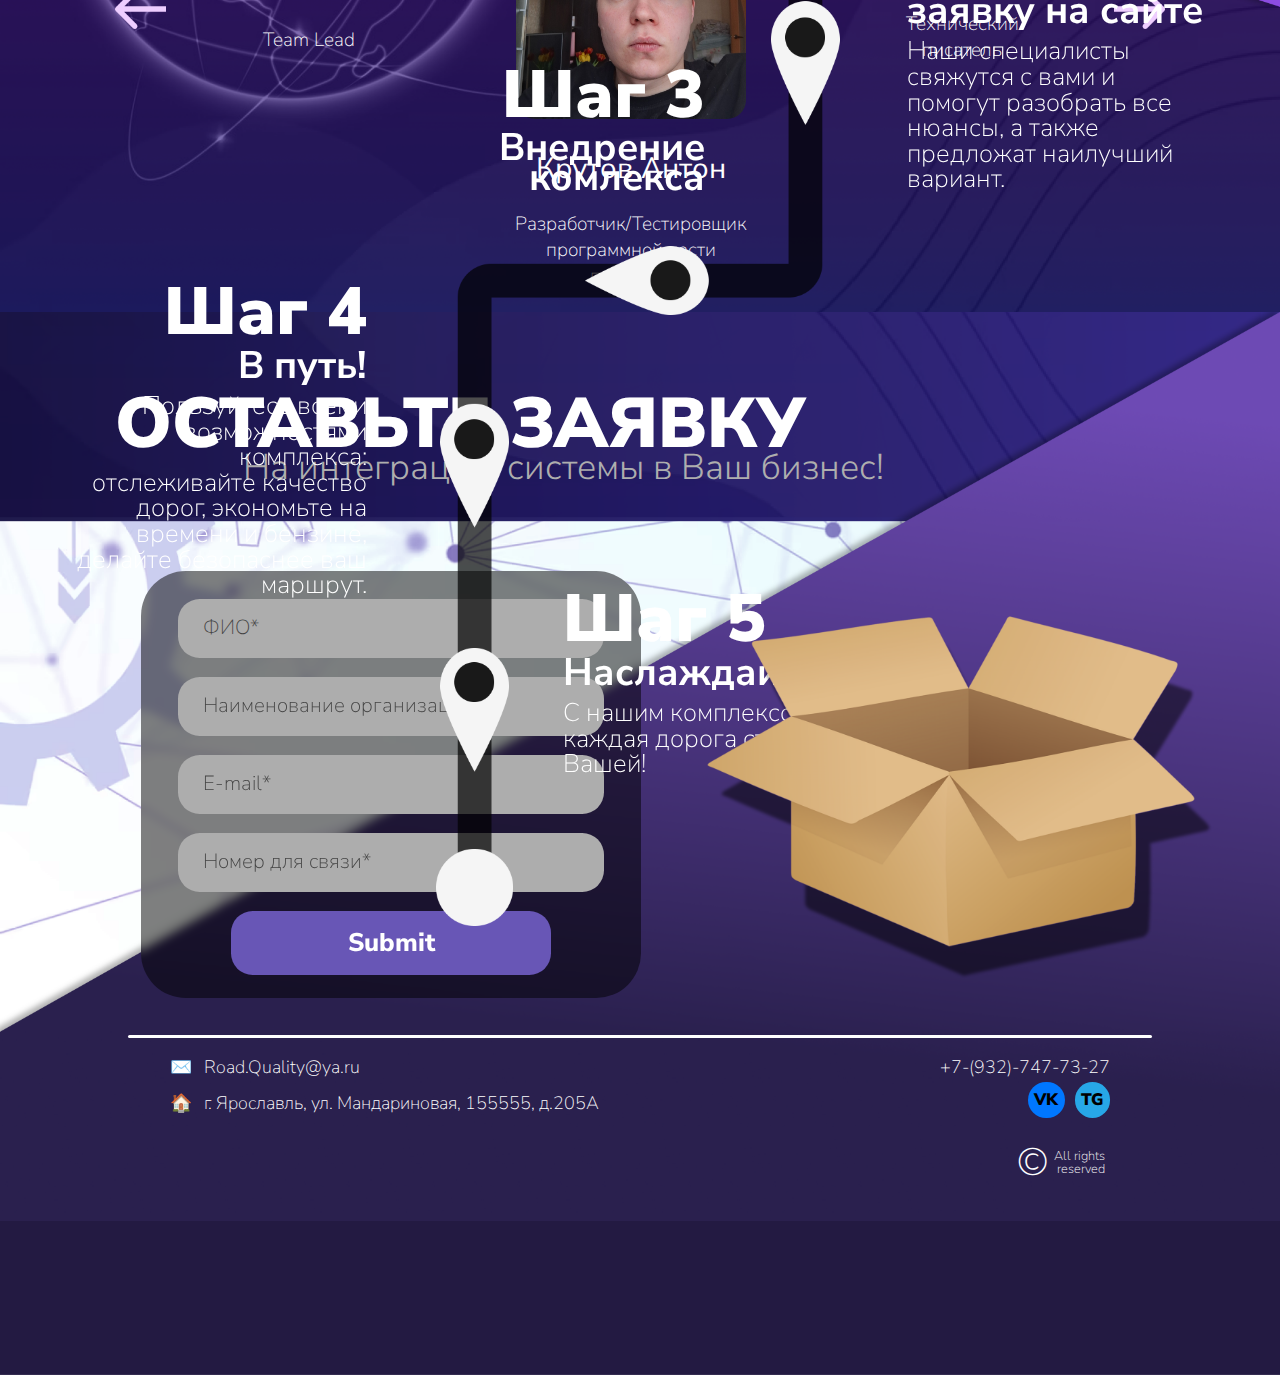
==== commit cfb705ac: "Адекватный Футер" ====
--- a/index.html
+++ b/index.html
@@ -164,7 +164,7 @@
                 </div>
                 
                 <div class="card-container">
-                    <img src="https://sun154-1.userapi.com/impg/Q8shdk_IzU6Bwbs4vRshDRv7zRuWCZpIY2JxHg/9aOxlQUvKhI.jpg?size=1020x766&quality=96&sign=331ae931120627116e0fd07b1dec182e&type=album" alt="Photo">
+                    <img src="https://sun9-27.userapi.com/impg/0VDLwXD7MtvvgfEMofDZowvj6Cdt0eLgZ7mhjQ/dfjMUe5GIxc.jpg?size=1574x2107&quality=95&sign=848f8c696b8c84ed42fecb9d6d756d7e&type=album" alt="Photo">
                     <h3>Егоров Арсений</h3>
                     <p>Разработчик<br>аппаратной части<br>продукта</p>
                 </div>
@@ -213,14 +213,14 @@
         </div>
         <footer class="footer">
             <div class="left-content">
-                <h3>&#9993;&#65039;&nbsp;&nbsp;&nbsp;Michail.Baranov@ya.ru</h3>
+                <h3>&#9993;&#65039;&nbsp;&nbsp;&nbsp;Road.Quality@ya.ru</h3>
                 <h3>&#127968;&nbsp;&nbsp;&nbsp;г. Ярославль, ул. Мандариновая, 155555, д.205А</h3>
             </div>
             <div class="right-block">
                 <div class ="right-content">
                     <h3>+7-(932)-747-73-27</h3>
-                    <a href="#" class = "vk">VK</a>
-                    <a href="#" class = "tg">TG</a>
+                    <a href="https://vk.com/mikhail_baranov2000" class = "vk" target="_blank">VK</a>
+                    <a href="https://t.me/kjsdlnflkjs" class = "tg" target="_blank">TG</a>
                 </div>
                 <div class = "copyright">
                     <p class = "c">&copy;</p>
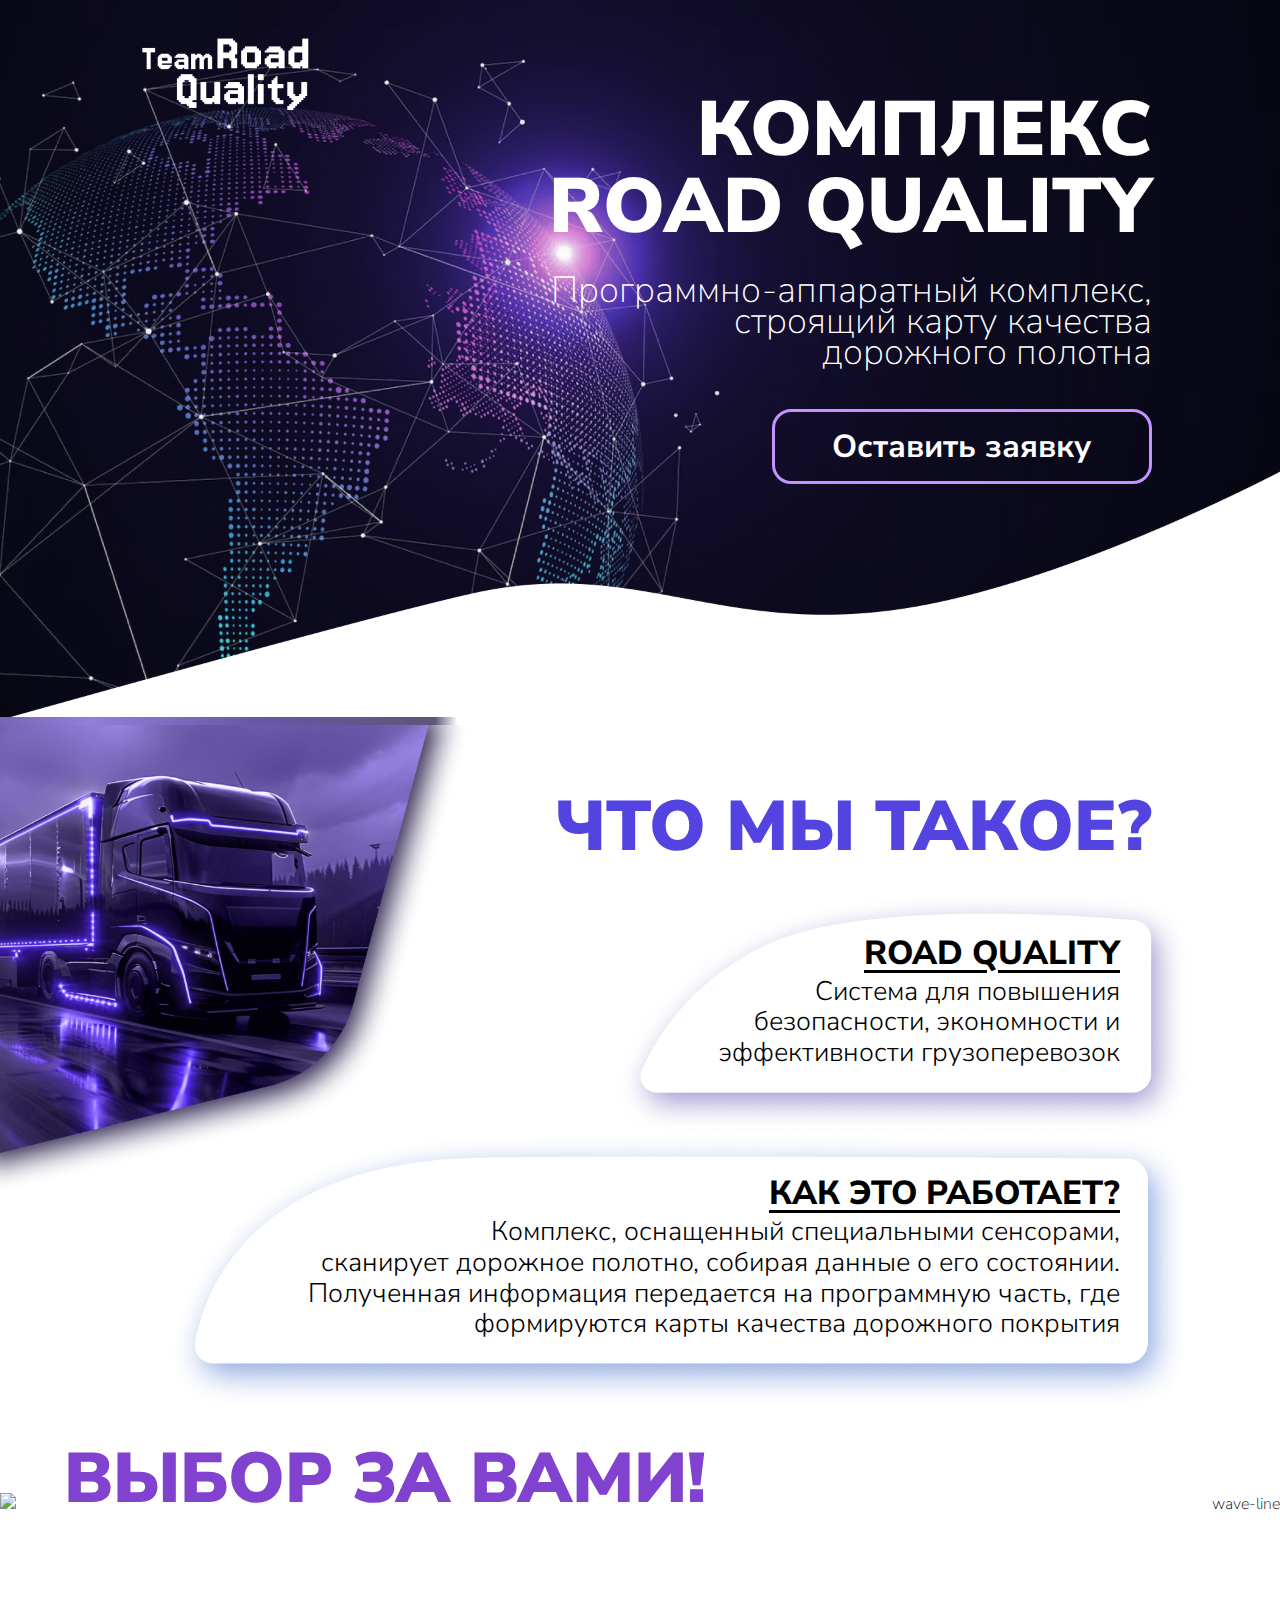
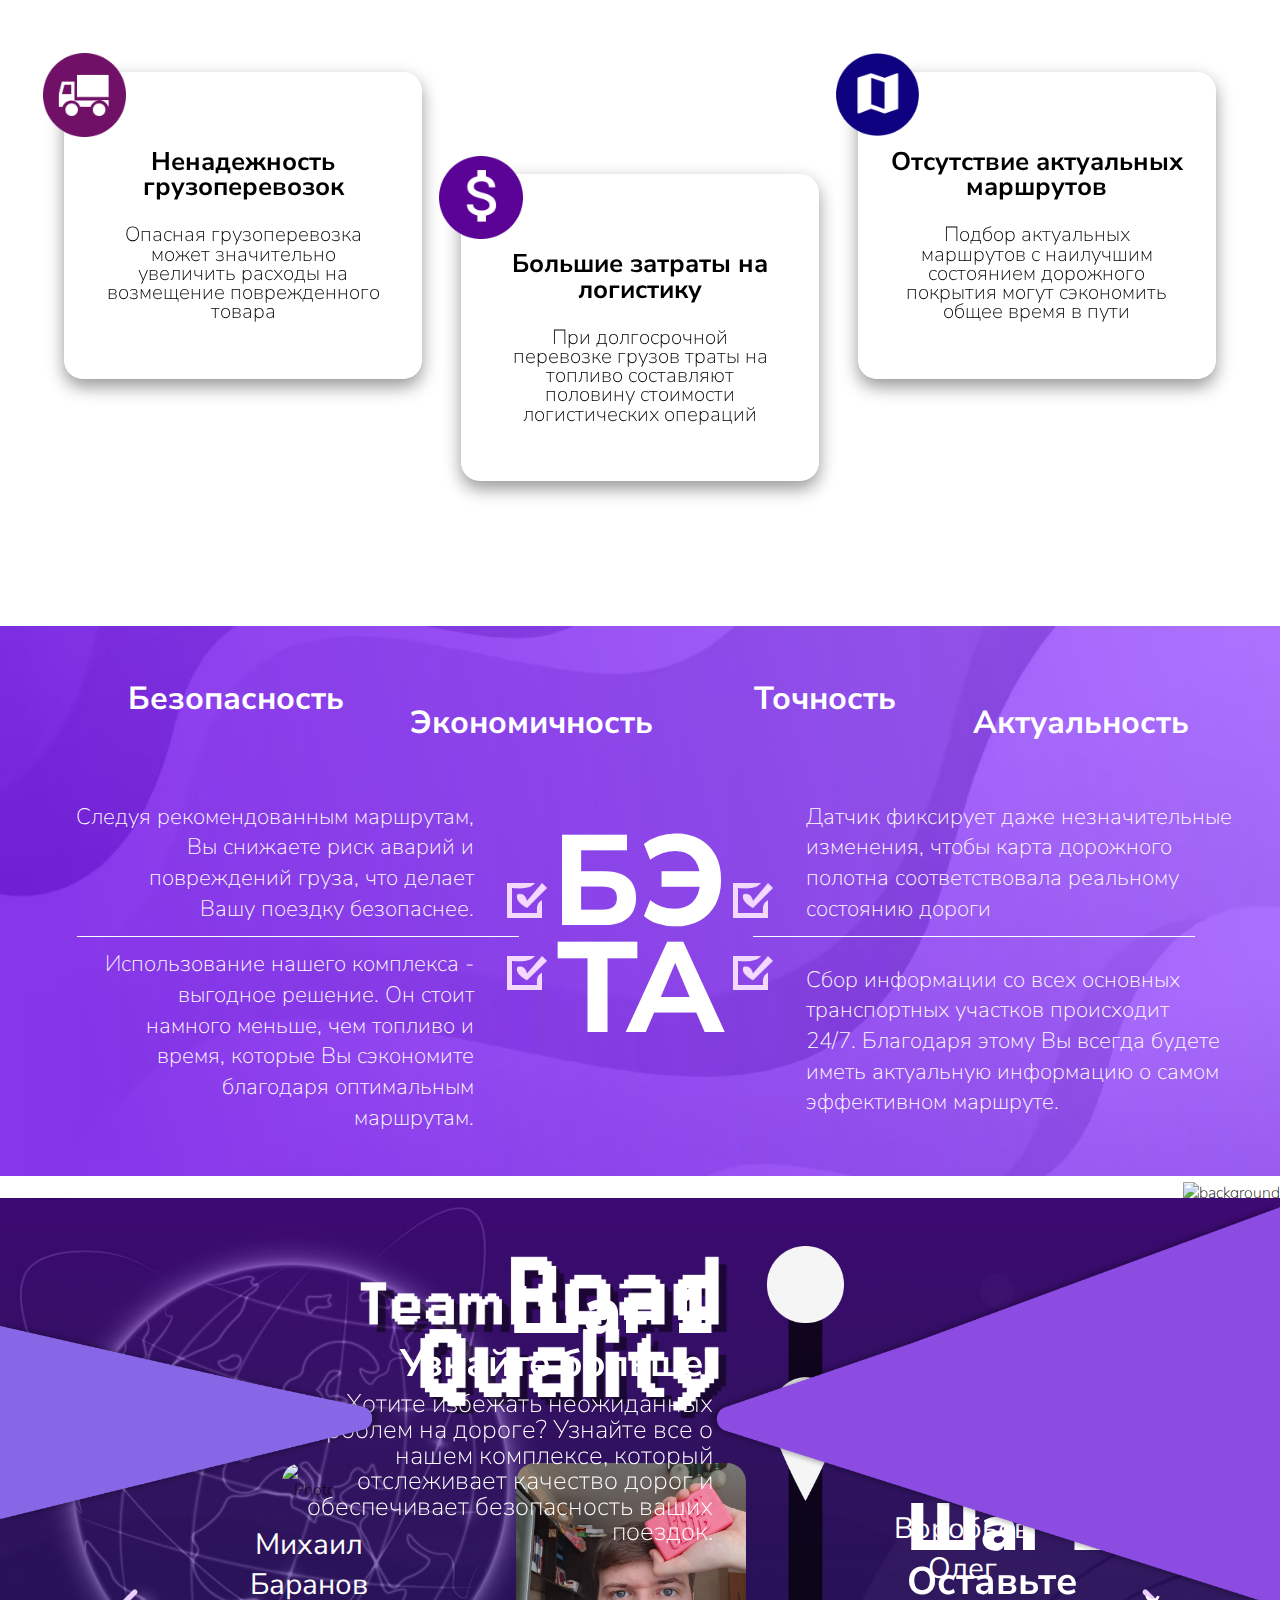
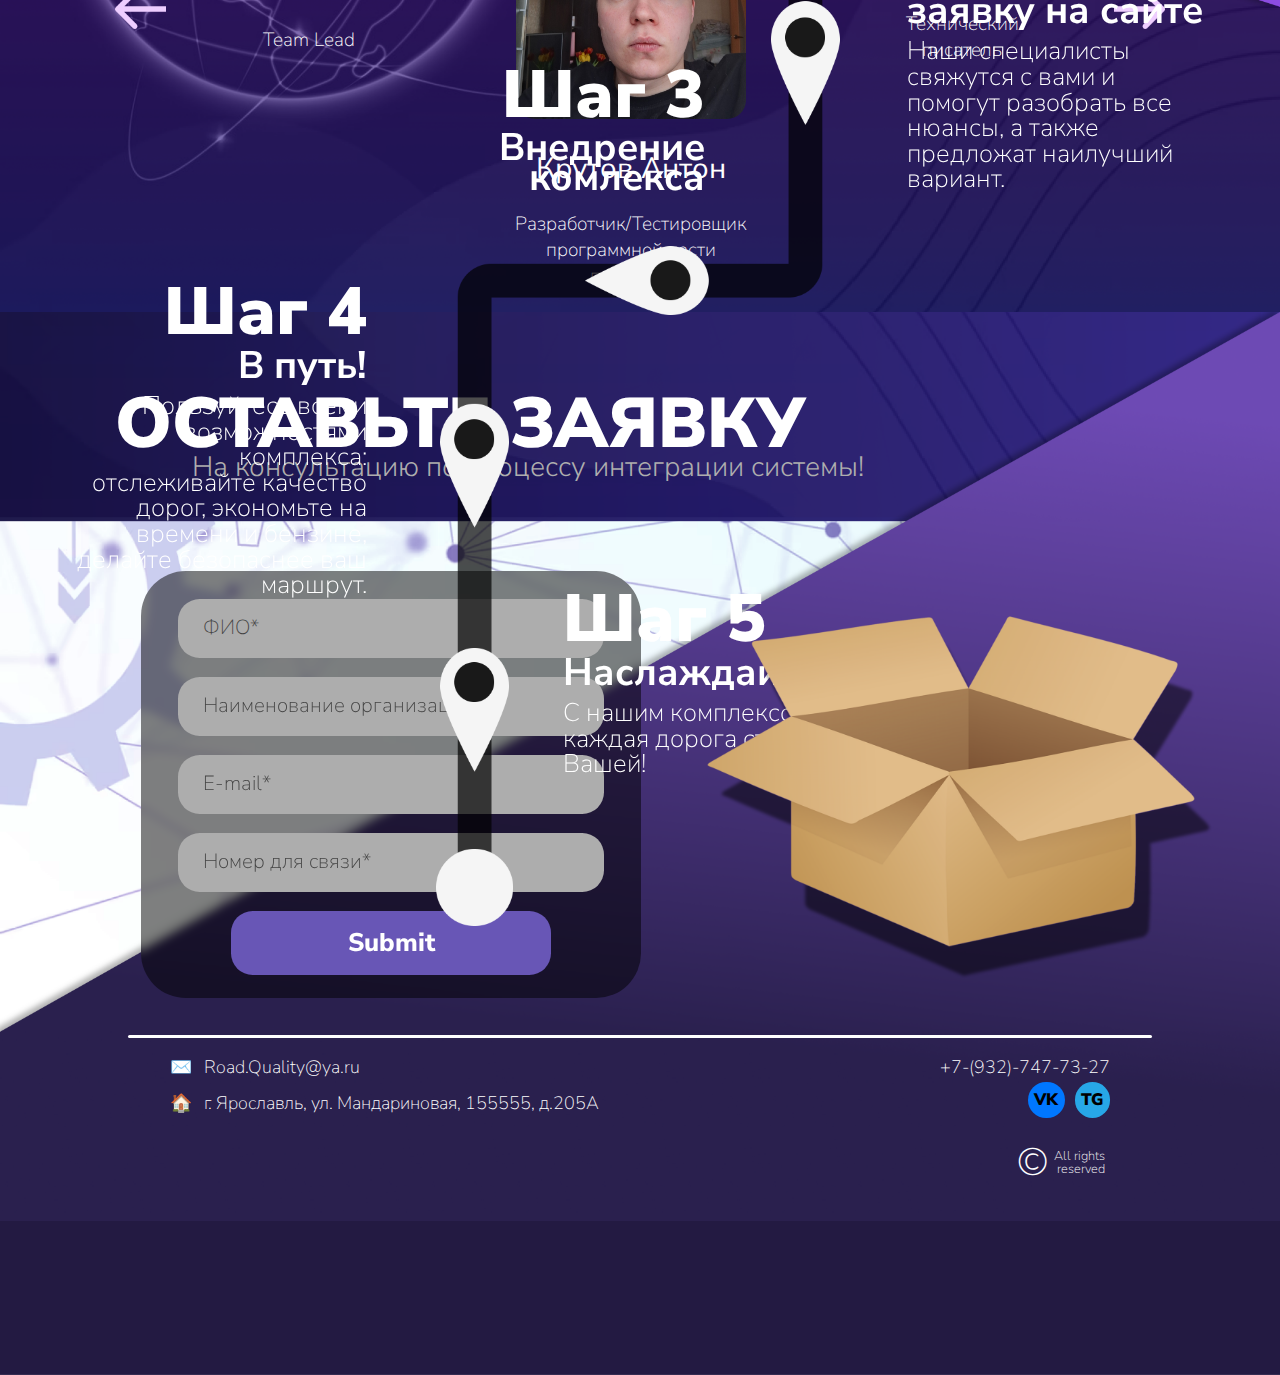
==== commit 3aa5f388: "Бизнес поправлен" ====
--- a/index.html
+++ b/index.html
@@ -199,7 +199,7 @@
             <img src="./img/Forma/background.png" alt="background">
             <div class = "title-form">
                 <h1>ОСТАВЬТЕ ЗАЯВКУ</h1>
-                <p>На интеграцию системы в Ваш бизнес!</p>
+                <p>На консультацию по процессу интеграции системы!</p>
             </div>
             <form method="get" onsubmit="alert('Пасиба')">
                 <input placeholder="ФИО*" type="text" required>
--- a/css/style.css
+++ b/css/style.css
@@ -531,12 +531,12 @@
 div#form p {
     color: #AEAEAE;
     font-weight: 300;
-    top: -0.8vw;
-    font-size: 2.8vw;
+    top: -0.9vw;
+    font-size: 2.2vw;
 }
 
 div#form h1 + p {
-    margin: 0 0 0 19vw;
+    margin: 0 0 0 15vw;
 }
 
 div#form * {
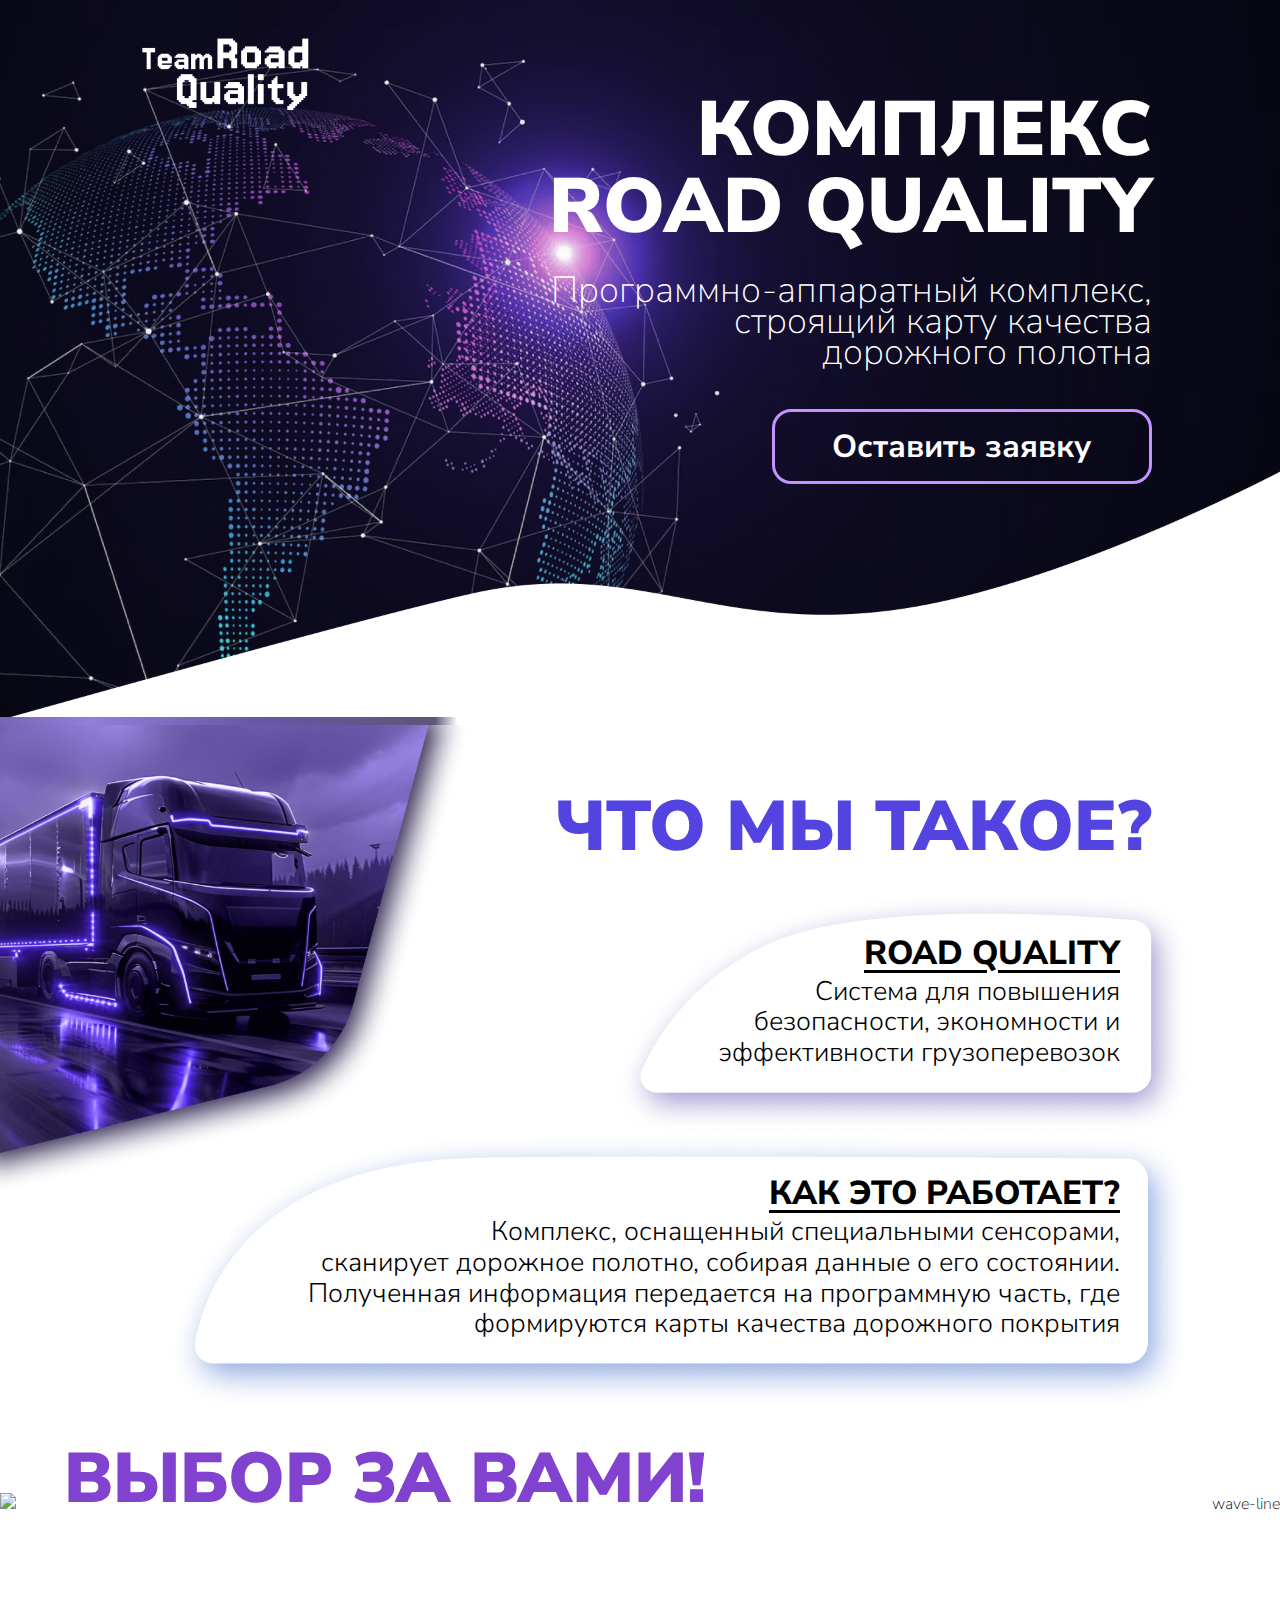
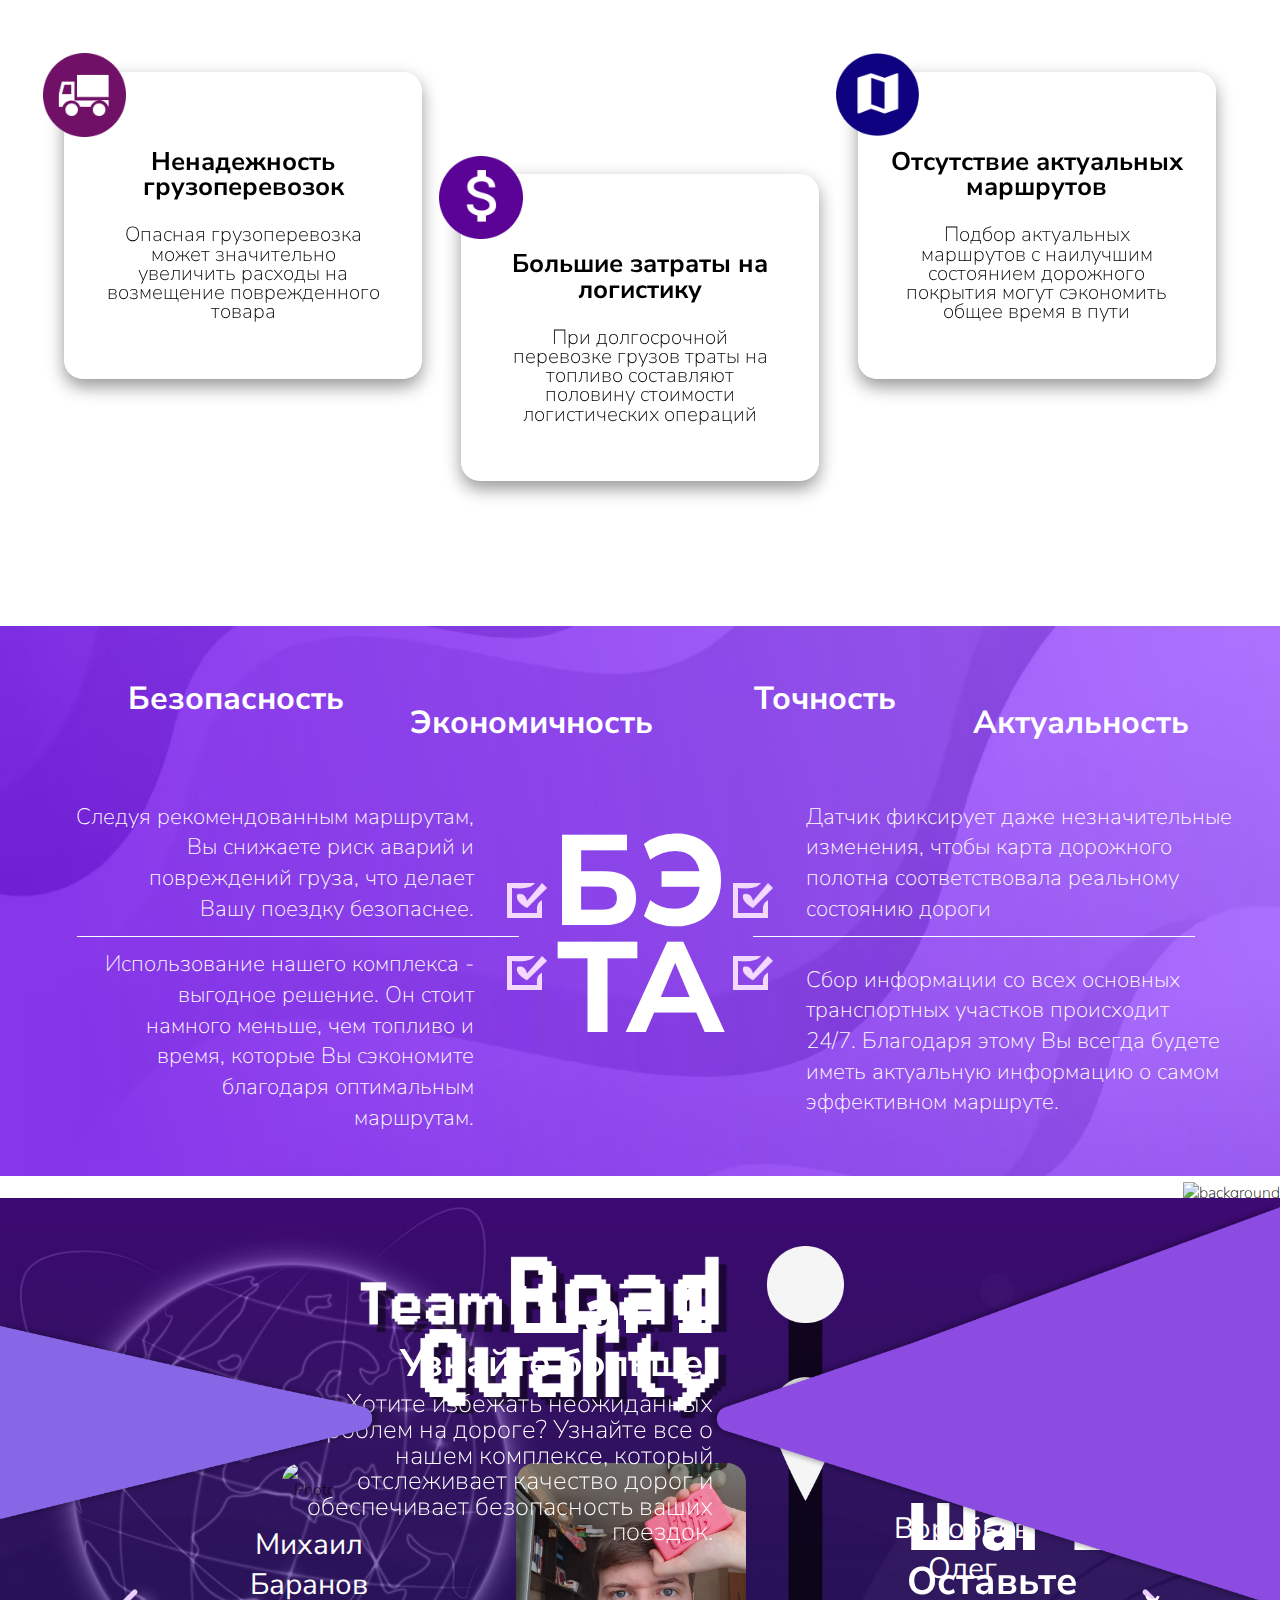
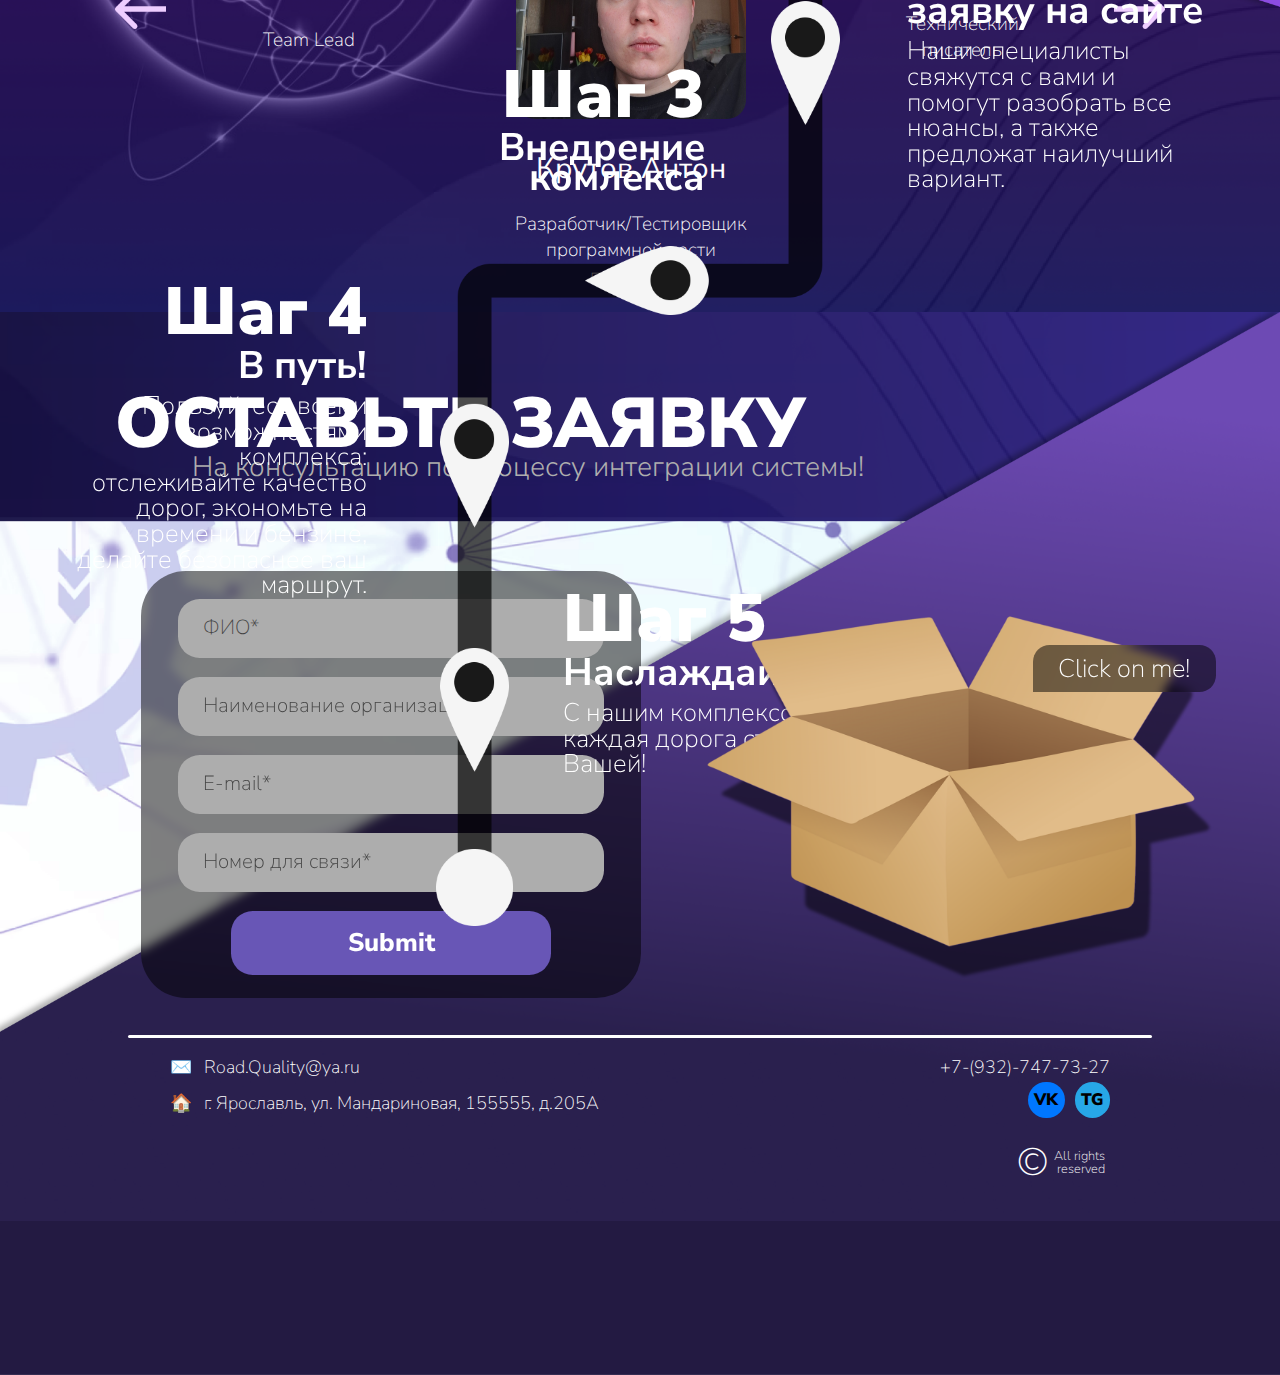
==== commit aca64c14: "Скоро будут фотки" ====
--- a/index.html
+++ b/index.html
@@ -202,14 +202,15 @@
                 <p>На консультацию по процессу интеграции системы!</p>
             </div>
             <form method="get" onsubmit="alert('Пасиба')">
-                <input placeholder="ФИО*" type="text" required>
-                <input placeholder="Наименование организации*" type="text" required>
-                <input placeholder="E-mail*" type="email" required>
-                <input placeholder="Номер для связи*" type="tel" required>
+                <input placeholder="ФИО*" type="text" title="" required>
+                <input placeholder="Наименование организации*" title = "Если Вы не Юридическое лицо - поставьте прочерк." type="text" required>
+                <input placeholder="E-mail*" type="email" title="" required>
+                <input placeholder="Номер для связи*" type="tel" title="" required>
                 <input placeholder="Отправить" type="submit">
             </form>
             <hr>
             <img src="./img/Forma/A_box.png" alt="A_box">
+            <div class = "click">Click on me!</div>
         </div>
         <footer class="footer">
             <div class="left-content">
--- a/css/style.css
+++ b/css/style.css
@@ -628,6 +628,19 @@
     top:-90vw;
     width: 40vw;
     right: 5vw;
+}
+
+div#form .click {
+    position: absolute;
+    top: 26vw;
+    right: 5vw;
+    padding: 0.5vw 2vw; 
+    background-color: rgb(0, 0, 0, 0.5);
+    backdrop-filter: blur(5px);
+    color: white;
+    font-size: 2vw;
+    border-radius: 1.3vw 1.3vw 1.3vw 0vw;
+    z-index: 5;
 }
 
 div#form hr {
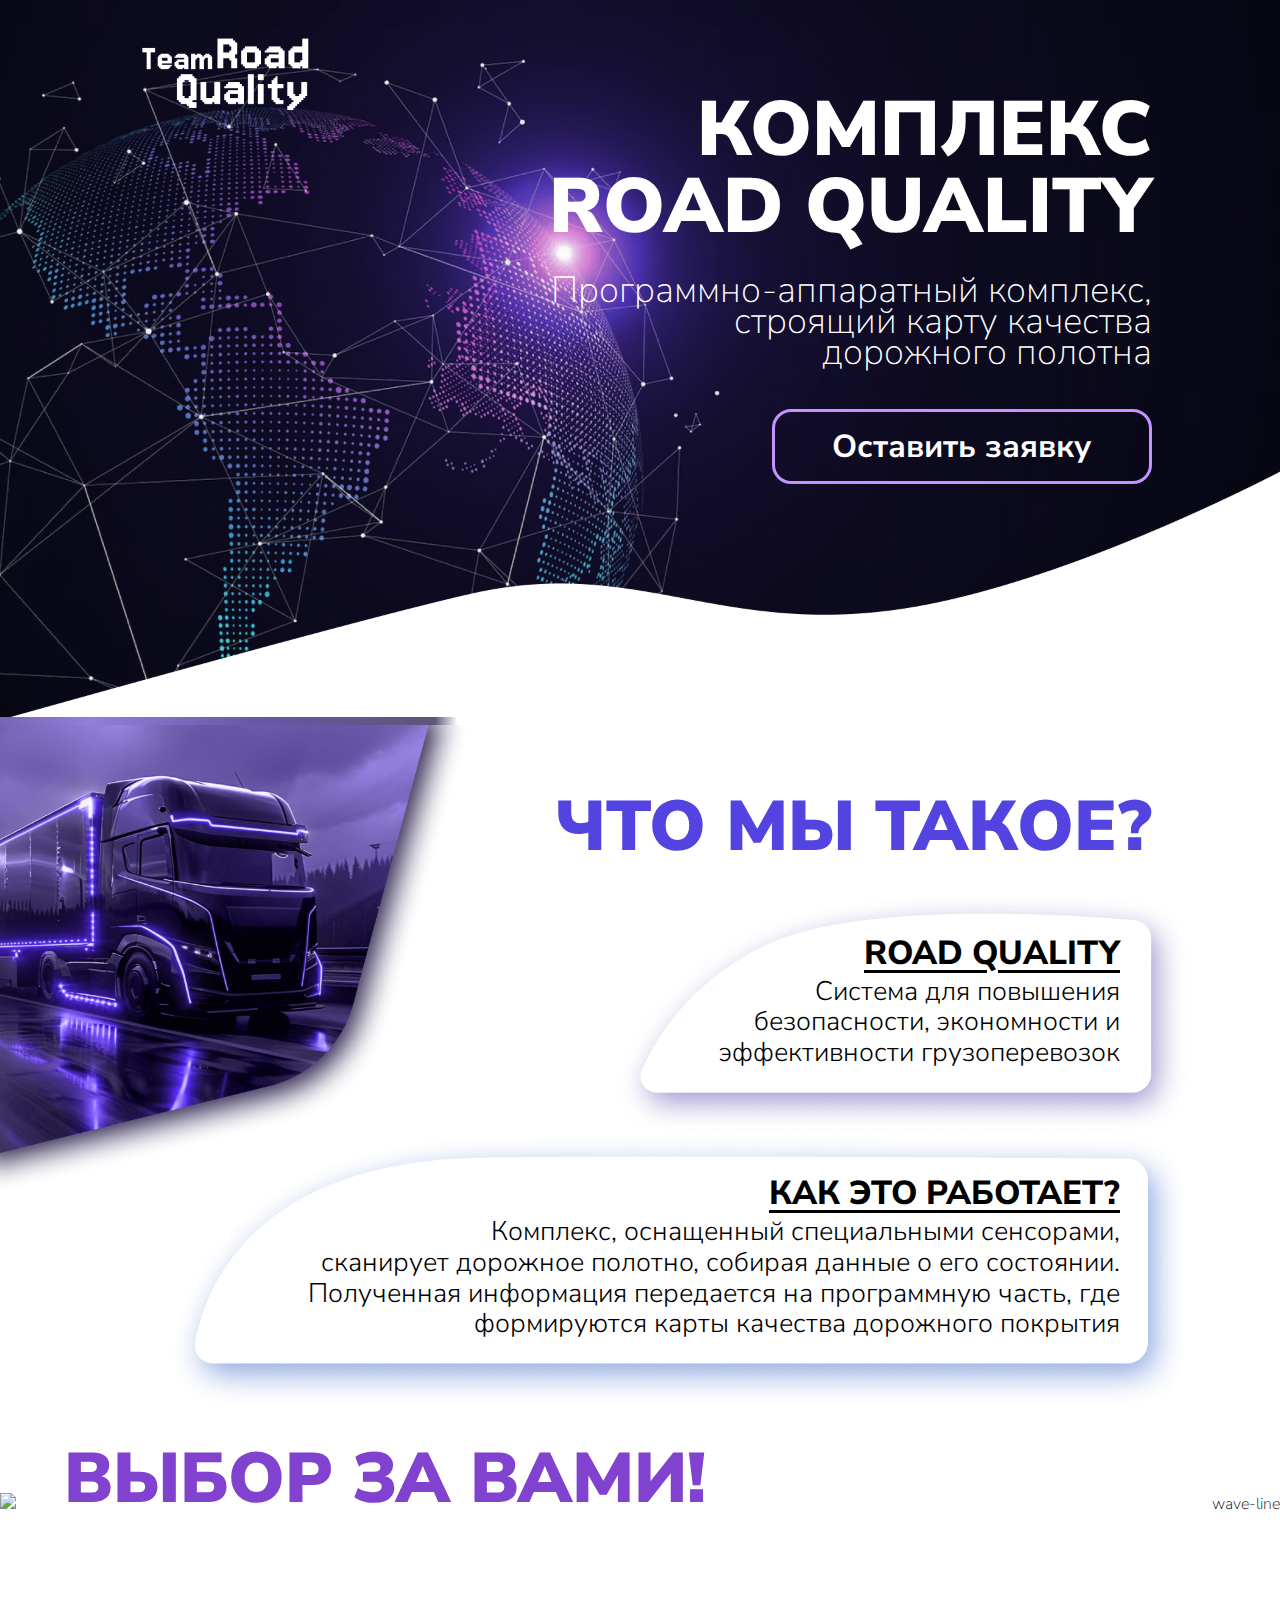
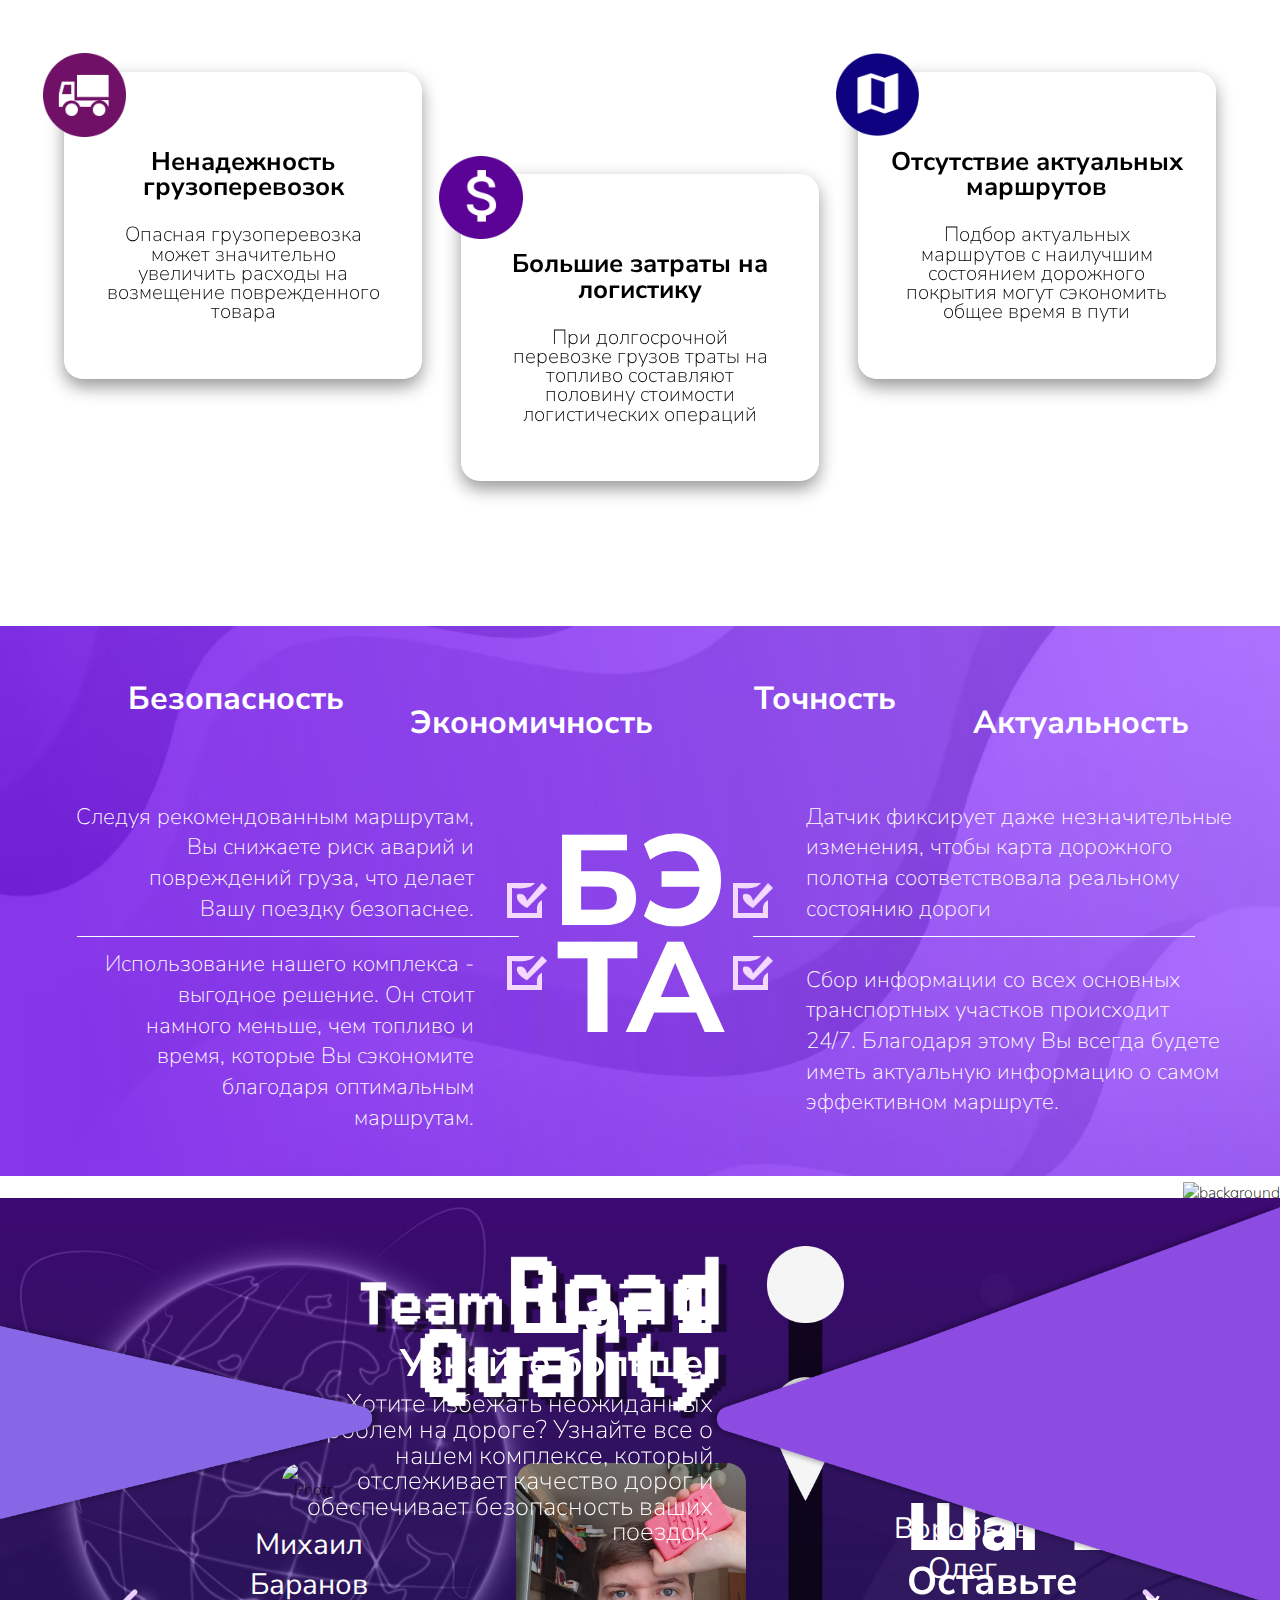
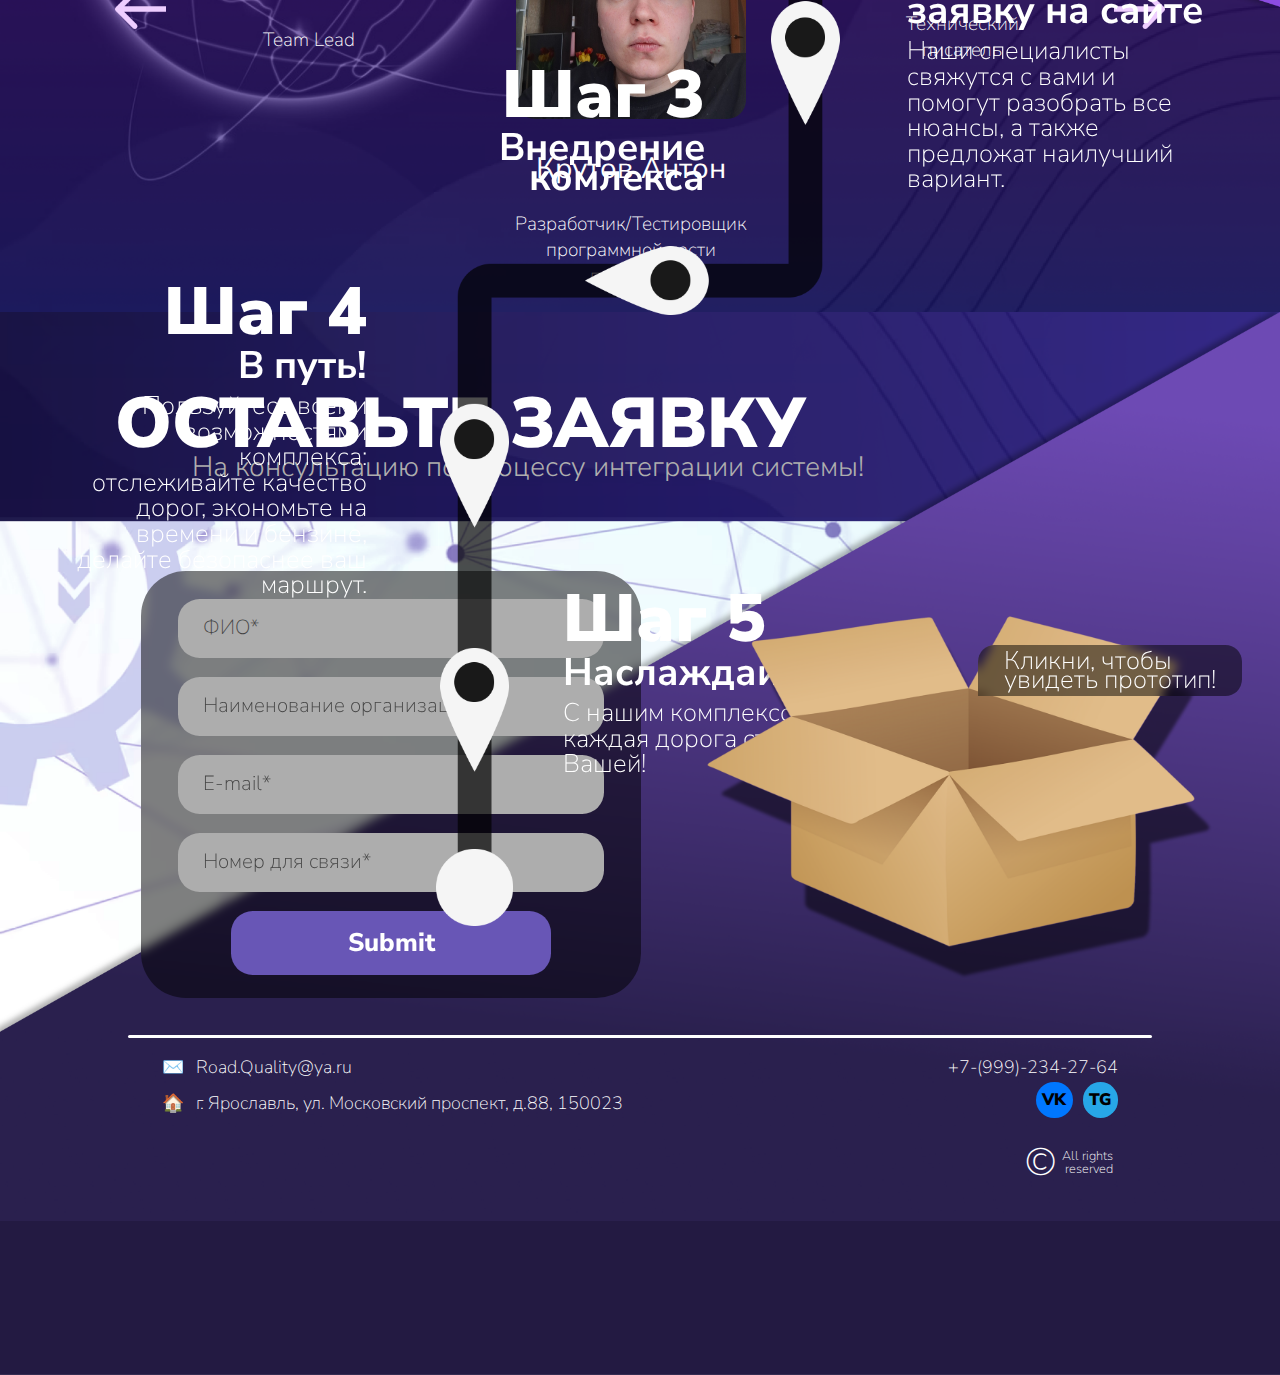
==== commit 9fac818c: "Добавили фотки в модальном окне" ====
--- a/index.html
+++ b/index.html
@@ -6,8 +6,16 @@
         <meta name="viewport" content="width=device-width, initial-scale=1, user-scalable=no">
         <title>Road Quality</title>
         <script src="./js/photo_slide.js"></script>
+        <script src="./js/show_dialog.js"></script>
     </head>
     <body onload="show_cards()">
+        <dialog id="product-photos">
+            <button type="button" onclick="closeDialog()">&#128937;</button>
+            <img src="./img/Forma/device1.png" alt="device">
+            <img src="./img/Forma/device2.png" alt="device">
+            <img src="./img/Forma/device3.png" alt="device">
+            <img src="./img/Forma/device4.png" alt="device">
+        </dialog>        
         <div id="main">
             <img src="./img/Фон главной.png" alt="main-background">
             <img src="./img/Лого.png" alt="logo">
@@ -158,7 +166,7 @@
                     <p>Разработчик/Тестировщик<br>программной части<br>продукта</p>
                 </div>
                 <div class="card-container">
-                    <img src="https://sun9-41.userapi.com/impg/Wy2vU3wdD9g6q0Y7KGPTOc6ues9NNpKKbBlVPA/RF28oZq1yhI.jpg?size=564x801&quality=95&sign=06eca7b12ca13fac57618f9d694f88cf&type=album" alt="Photo">
+                    <img src="https://sun9-17.userapi.com/impg/buN2mV-_6b4ORUJlwqPgqTfQI8TqBVU5PhOUCQ/CO1mqHeKVf0.jpg?size=1620x2160&quality=96&sign=bbac0f85390e2fb2a79965fb0a05fe0d&type=album" alt="Photo">
                     <h3>Воробьев Олег</h3>
                     <p>Технический писатель</p>
                 </div>
@@ -201,7 +209,7 @@
                 <h1>ОСТАВЬТЕ ЗАЯВКУ</h1>
                 <p>На консультацию по процессу интеграции системы!</p>
             </div>
-            <form method="get" onsubmit="alert('Пасиба')">
+            <form method="get" onsubmit="alert('Спасибо за заявку! НАш менеджер с Вами свяжется в скором времени :D')">
                 <input placeholder="ФИО*" type="text" title="" required>
                 <input placeholder="Наименование организации*" title = "Если Вы не Юридическое лицо - поставьте прочерк." type="text" required>
                 <input placeholder="E-mail*" type="email" title="" required>
@@ -209,17 +217,17 @@
                 <input placeholder="Отправить" type="submit">
             </form>
             <hr>
-            <img src="./img/Forma/A_box.png" alt="A_box">
-            <div class = "click">Click on me!</div>
+            <img src="./img/Forma/A_box.png" alt="A_box" onclick="openDialog()">
+            <div class = "click">Кликни, чтобы<br>увидеть прототип!</div>
         </div>
         <footer class="footer">
             <div class="left-content">
                 <h3>&#9993;&#65039;&nbsp;&nbsp;&nbsp;Road.Quality@ya.ru</h3>
-                <h3>&#127968;&nbsp;&nbsp;&nbsp;г. Ярославль, ул. Мандариновая, 155555, д.205А</h3>
+                <h3>&#127968;&nbsp;&nbsp;&nbsp;г. Ярославль, ул. Московский проспект, д.88, 150023</h3>
             </div>
             <div class="right-block">
                 <div class ="right-content">
-                    <h3>+7-(932)-747-73-27</h3>
+                    <h3>+7-(999)-234-27-64</h3>
                     <a href="https://vk.com/mikhail_baranov2000" class = "vk" target="_blank">VK</a>
                     <a href="https://t.me/kjsdlnflkjs" class = "tg" target="_blank">TG</a>
                 </div>
--- a/css/style.css
+++ b/css/style.css
@@ -484,6 +484,7 @@
 }
 
 .nav-button {
+    transition: 0.5s;
     padding: 1vw;
     border-radius: 5vw;
     width: 6vw;
@@ -623,6 +624,7 @@
 }
 
 div#form img[alt = "A_box"] {
+    transition: 0.5s ;
     position: relative;
     z-index: 4;
     top:-90vw;
@@ -630,10 +632,32 @@
     right: 5vw;
 }
 
+@keyframes size-click{
+    0% {
+        font-size: 2vw;
+    }
+    25% {
+        font-size: 1.9vw;
+        right: 3.5vw;
+    }
+    50% {
+        font-size: 2vw;
+    }
+    75% {
+        font-size: 1.9vw;
+        right: 3.5vw;
+    }
+    100% {
+        font-size: 2vw;
+    }
+}
+
 div#form .click {
     position: absolute;
+    text-align: left;
+    line-height: 1.5vw;
     top: 26vw;
-    right: 5vw;
+    right: 3vw;
     padding: 0.5vw 2vw; 
     background-color: rgb(0, 0, 0, 0.5);
     backdrop-filter: blur(5px);
@@ -641,6 +665,9 @@
     font-size: 2vw;
     border-radius: 1.3vw 1.3vw 1.3vw 0vw;
     z-index: 5;
+    animation-name: size-click;
+    animation-duration: 2s;
+    animation-iteration-count: infinite;
 }
 
 div#form hr {
@@ -656,6 +683,45 @@
     background-color: white;
 }
 
+dialog#product-photos {
+    position: fixed;
+    transition: 0.5s;
+    flex-direction: column;
+    align-items: center;
+    top: 2vw;
+    z-index: 6;
+    width: fit-content;
+    height: 36vw;
+    overflow-x: scroll;
+    margin: auto;
+    border-radius: 3vw;
+    border: none;
+    padding: 1vw 3vw;
+}
+
+dialog#product-photos img {
+    width: 20vw;
+}
+
+dialog#product-photos button {
+    position: fixed;
+    border: none;
+    border-radius: 0.6vw;
+    background-color: rgb(95, 54, 114);
+    padding: 0.5vw 0.7vw;
+    align-self: end;
+    color: white;
+}
+
+dialog#product-photos::-webkit-scrollbar {
+    width: 0;
+    height: 0;
+}
+
+div#form img[alt = "A_box"]:hover {
+    width: 38vw;
+    transition: 1s;
+}
 /* footer styles */
 
 footer.footer {
